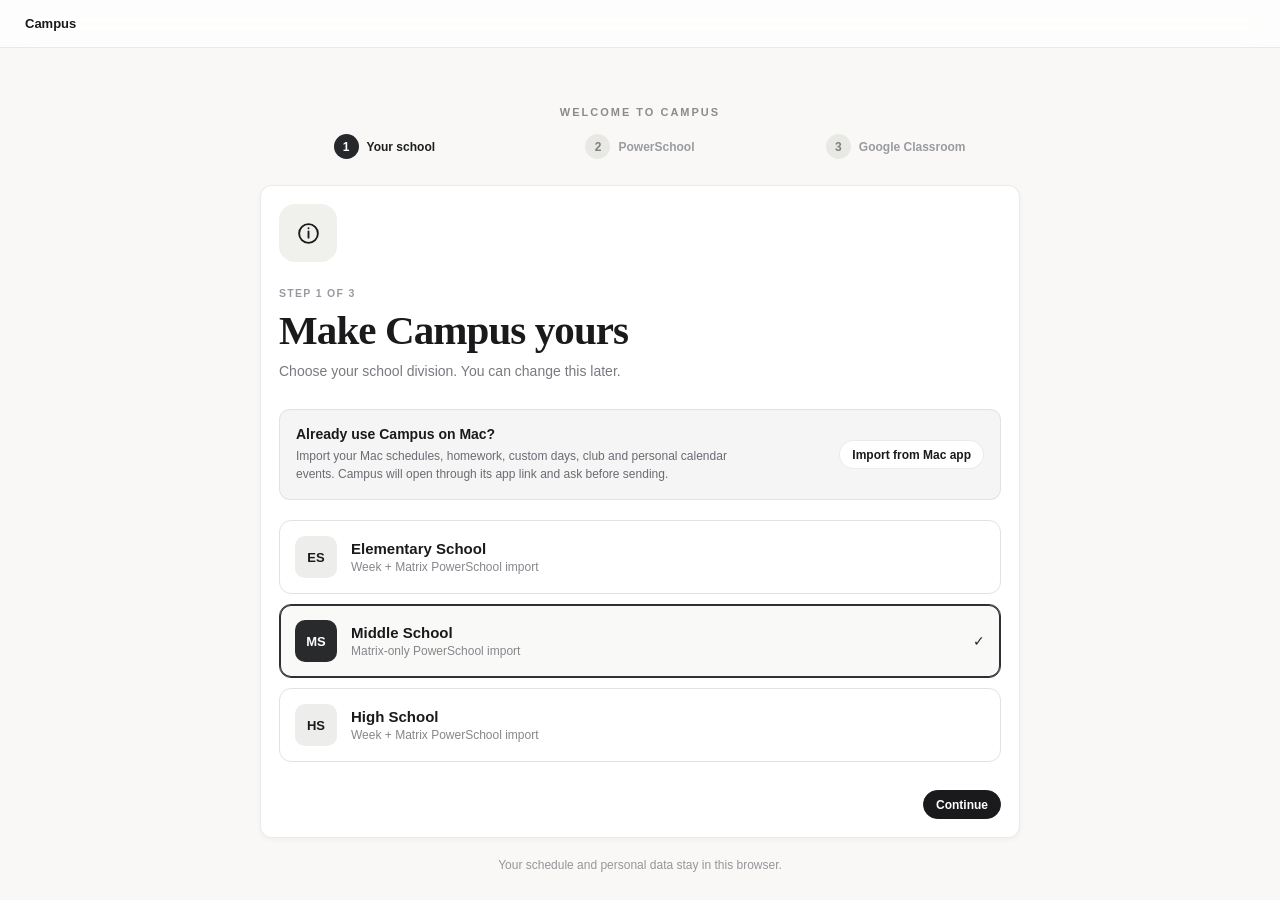
==== index.html @ c7dd7cbe "Migrate Campus Web to root with Cloudflare Pages deployment" ====
<!doctype html>
<html lang="en">
<head>
  <meta charset="utf-8">
  <meta name="viewport" content="width=device-width, initial-scale=1">
  <meta name="theme-color" content="#f7f6f3">
  <meta name="description" content="Campus keeps your KIS schedule, homework, calendar, and cafeteria menu together on this device.">
  <link rel="icon" type="image/png" href="campus-favicon-32.png">
  <title>Campus</title>
  <link rel="stylesheet" href="styles.css">
  <link rel="stylesheet" href="extras.css">
  <script defer src="powerschool.js"></script>
  <script defer src="google.js"></script>
  <script defer src="transfer.js"></script>
  <script defer src="app.js"></script>
</head>
<body>
  <div class="app-shell">
    <aside class="sidebar" aria-label="Main navigation">
      <div class="brand"><span class="brand-mark"><img src="campus-icon-64.png" alt=""></span><span>Campus</span></div>
      <nav class="navigation" id="navigation"></nav>
      <div class="sidebar-bottom"><button type="button" id="settings-button" class="nav-item"></button><div class="local-note">Saved on this device</div></div>
    </aside>
    <div class="main-column">
      <header class="topbar"><button class="mobile-brand" id="mobile-menu" type="button" aria-label="Open menu">☰</button><div class="topbar-title">Campus</div><div id="topbar-meta" class="topbar-meta"></div></header>
      <main id="view" class="view" tabindex="-1"></main>
    </div>
  </div>
  <div id="modal-root"></div>
  <div id="toast-root" aria-live="polite"></div>
</body>
</html>
---- styles.css ----
:root{font-family:-apple-system,BlinkMacSystemFont,"Segoe UI",sans-serif;color:#1a1b1e;background:#f7f6f3;font-size:16px;font-synthesis:none}*{box-sizing:border-box}body{margin:0}button,input,select,textarea{font:inherit}button{cursor:pointer}button:disabled{cursor:not-allowed;opacity:.48}a{color:inherit}.app-shell{min-height:100vh;display:grid;grid-template-columns:224px minmax(0,1fr)}.sidebar{background:#fbfbfa;border-right:1px solid #e9e8e4;display:flex;flex-direction:column;padding:22px 12px 16px;position:sticky;top:0;height:100vh}.brand{display:flex;align-items:center;gap:11px;padding:3px 12px 24px;font-size:21px;font-weight:700;letter-spacing:-.7px}.brand-mark{display:grid;place-items:center;width:30px;height:30px;border-radius:8px;background:#1b1c1e;color:white;font-family:Georgia,serif;font-size:20px}.navigation{display:flex;flex-direction:column;gap:2px}.nav-heading{font-size:11px;letter-spacing:1.4px;text-transform:uppercase;color:#9a9ba0;font-weight:700;padding:21px 12px 8px}.nav-item{display:flex;align-items:center;gap:12px;width:100%;min-height:39px;border:0;border-radius:8px;background:none;color:#565a60;text-align:left;padding:8px 12px;font-size:14px;font-weight:550}.nav-item:hover{background:#efefec;color:#202124}.nav-item.active{background:#e9e9e6;color:#171819;font-weight:690}.nav-icon{width:18px;height:18px;stroke-width:1.8;flex:none}.nav-badge{margin-left:auto;font-size:11px;border-radius:20px;padding:2px 7px;background:#dededb}.sidebar-bottom{margin-top:auto;border-top:1px solid #ecebe7;padding-top:12px}.local-note{font-size:12px;color:#a0a1a4;padding:7px 12px}.main-column{min-width:0}.topbar{height:64px;background:rgba(255,255,255,.85);border-bottom:1px solid #ecebe7;display:flex;align-items:center;padding:0 30px;gap:15px;position:sticky;top:0;z-index:5;backdrop-filter:blur(14px)}.topbar-title{font-size:17px;font-weight:650;letter-spacing:-.4px}.topbar-meta{margin-left:auto;font-size:13px;color:#86898d}.mobile-brand{display:none}.view{max-width:1330px;margin:0 auto;padding:30px 32px 56px}.page-head{display:flex;align-items:flex-start;justify-content:space-between;gap:18px;margin-bottom:22px}.page-title{font:600 34px/1.12 Georgia,"Times New Roman",serif;letter-spacing:-1.15px;margin:0 0 5px}.page-subtitle{margin:0;color:#85878d;font-size:14px}.page-actions{display:flex;gap:8px;align-items:center;flex-wrap:wrap}.grid-2{display:grid;grid-template-columns:repeat(2,minmax(0,1fr));gap:16px}.stack{display:flex;flex-direction:column;gap:16px}.card{background:#fff;border:1px solid #ecebe7;border-radius:14px;padding:20px;box-shadow:0 1px 3px #1b1b1b08;min-width:0}.card-head{display:flex;align-items:center;justify-content:space-between;gap:12px;margin-bottom:18px}.card-title{font-size:14px;font-weight:650;display:flex;align-items:center;gap:9px}.card-icon{width:17px;height:17px;color:#64666b}.micro{font-size:11px;letter-spacing:1.5px;text-transform:uppercase;font-weight:700;color:#9a9ca1}.big-class{font-size:23px;font-weight:660;letter-spacing:-.6px;margin:8px 0}.muted{color:#777b80}.faint{color:#9da0a4}.small{font-size:13px}.countdown{font-size:14px;font-weight:650;font-variant-numeric:tabular-nums}.pill{display:inline-flex;align-items:center;border:1px solid #e7e7e4;background:#f7f7f5;border-radius:20px;padding:5px 10px;font-size:12px;font-weight:650;white-space:nowrap}.pill.dark{background:#1b1c1e;color:#fff;border-color:#1b1c1e}.pill.red{color:#b33938;background:#fff0ef;border-color:#f5d2cf}.pill.orange{color:#a65b16;background:#fff5e8;border-color:#f4dfbf}.pill.yellow{color:#967115;background:#fff9e6;border-color:#ece0ae}.btn{border:1px solid #e2e2df;border-radius:9px;background:#fff;color:#202124;min-height:36px;padding:8px 13px;display:inline-flex;align-items:center;justify-content:center;gap:7px;font-size:13px;font-weight:620;text-decoration:none;transition:background .16s,transform .16s,border-color .16s}.btn:hover:not(:disabled){background:#f3f3f1}.btn:active:not(:disabled){transform:scale(.98)}.btn.primary{background:#1e1f20;border-color:#1e1f20;color:#fff}.btn.primary:hover:not(:disabled){background:#3a3b3e}.btn.danger{color:#b83a39}.btn.ghost{border-color:transparent;background:transparent}.btn.small{min-height:29px;padding:5px 9px;font-size:12px}.btn.icon-only{width:36px;padding:7px}.btn svg{width:15px;height:15px}.hairline{height:1px;background:#ecece9;margin:12px 0}.empty{display:flex;gap:12px;align-items:flex-start;color:#777b80;font-size:14px;line-height:1.5;padding:8px 0}.empty svg{width:18px;height:18px;flex:none;color:#a3a6a9}.row{display:flex;align-items:center;gap:11px;padding:10px 0;border-bottom:1px solid #f0f0ed}.row:last-child{border-bottom:none}.row-main{min-width:0;flex:1}.row-title{font-size:14px;font-weight:630;white-space:nowrap;overflow:hidden;text-overflow:ellipsis}.row-sub{font-size:12px;color:#92959a;margin-top:3px}.row-end{font-size:12px;color:#909398;white-space:nowrap}.progress{height:5px;background:#ebebe8;border-radius:9px;overflow:hidden;margin-top:12px}.progress>span{display:block;height:100%;background:#2e3032;border-radius:9px;transition:width .35s}.field{display:flex;flex-direction:column;gap:6px;margin-bottom:13px}.field label{font-size:13px;font-weight:640;color:#50545a}.field input,.field select,.field textarea{width:100%;border:1px solid #dfe0df;border-radius:8px;background:#fff;color:#202124;padding:9px 10px;min-height:38px;outline:none}.field textarea{resize:vertical;min-height:82px}.field input:focus,.field select:focus,.field textarea:focus,.paste-zone:focus{border-color:#777b80;box-shadow:0 0 0 3px #292b2d12}.form-grid{display:grid;grid-template-columns:repeat(2,minmax(0,1fr));gap:0 12px}.form-actions{display:flex;justify-content:flex-end;gap:8px;margin-top:16px}.tabs{display:inline-flex;border:1px solid #e5e5e2;border-radius:9px;background:#f1f1ee;padding:3px;gap:2px}.tab{border:0;border-radius:6px;background:none;padding:7px 12px;color:#777b80;font-size:13px;font-weight:600}.tab.active{color:#1d1e20;background:#fff;box-shadow:0 1px 3px #00000012}.schedule-list{display:flex;flex-direction:column;gap:7px}.class-row{display:grid;grid-template-columns:82px 3px minmax(0,1fr) auto;gap:14px;align-items:stretch;border:1px solid #ecece9;border-radius:9px;background:#fff;padding:13px}.class-time{font-size:12px;line-height:1.6;color:#7b7f84;font-variant-numeric:tabular-nums}.class-time strong{display:block;color:#33363a}.class-accent{border-radius:4px;background:#252729}.class-name{font-size:15px;font-weight:650}.class-detail{font-size:12px;color:#979a9e;margin-top:4px}.schedule-toolbar{display:flex;flex-wrap:wrap;align-items:center;justify-content:space-between;gap:12px;margin-bottom:16px}.weekday-tabs{display:flex;gap:5px;flex-wrap:wrap}.weekday-button{border:1px solid #e1e2df;background:#fff;border-radius:8px;padding:8px 12px;font-size:13px;font-weight:600;color:#72767c}.weekday-button.active{background:#1e1f20;border-color:#1e1f20;color:#fff}.day-switch{display:flex;align-items:center;gap:6px}.day-switch button{border:1px solid #e2e2df;border-radius:7px;padding:7px 11px;background:#fff;font-size:12px;font-weight:700;color:#73777d}.day-switch button.active{background:#1f2022;color:#fff;border-color:#1f2022}.notice{background:#f5f5f3;border:1px solid #e8e8e5;border-radius:10px;padding:12px 14px;color:#696d72;font-size:13px;line-height:1.5}.notice.error{background:#fff3f1;border-color:#f1d2ce;color:#a44840}.notice.success{background:#f0f7f2;border-color:#d2e5d8;color:#347350}.paste-zone{min-height:84px;border:1.5px dashed #cfd0cd;border-radius:10px;display:flex;align-items:center;justify-content:center;text-align:center;padding:14px;color:#777c81;background:#fafaf9;font-size:13px;outline:none}.paste-zone.ready{border-color:#8eab97;background:#f5faf6;color:#3f7651}.paste-zone:focus{background:#fff}.step-row{display:grid;grid-template-columns:28px 1fr;gap:12px;padding:12px 0}.step-number{width:27px;height:27px;background:#efefec;border-radius:50%;display:grid;place-items:center;font-size:12px;font-weight:700}.step-row:not(:last-child){border-bottom:1px solid #efefec}.step-title{font-size:14px;font-weight:650}.step-copy{font-size:12px;color:#92959a;margin:3px 0 9px;line-height:1.45}.sync-preview{display:grid;grid-template-columns:repeat(5,1fr);gap:7px}.preview-day{border:1px solid #e8e8e5;border-radius:8px;padding:10px}.preview-day b{font-size:12px}.preview-day span{display:block;font-size:12px;color:#85898d;margin-top:5px}.modal-backdrop{position:fixed;inset:0;background:#1011147d;z-index:20;display:grid;place-items:center;padding:20px}.modal{width:min(100%,620px);max-height:min(90vh,900px);overflow:auto;background:#fff;border-radius:16px;box-shadow:0 25px 90px #0004;padding:24px}.modal.wide{width:min(100%,820px)}.modal-head{display:flex;align-items:flex-start;justify-content:space-between;gap:16px;margin-bottom:18px}.modal-title{font:600 25px/1.2 Georgia,serif;margin:0}.modal-copy{color:#81858a;font-size:13px;line-height:1.55;margin:5px 0 0}.modal-close{border:0;background:#f2f2f0;border-radius:8px;width:30px;height:30px;font-size:19px;color:#676b70}.calendar-grid{display:grid;grid-template-columns:repeat(7,minmax(0,1fr));gap:7px}.calendar-label{text-align:center;font-size:11px;color:#999ca0;text-transform:uppercase;letter-spacing:1px;padding:4px 0}.calendar-cell{min-height:108px;background:#fff;border:1px solid #e9e9e6;border-radius:9px;padding:8px;min-width:0}.calendar-cell.outside{background:#f9f9f8;opacity:.45}.calendar-cell.today{border-color:#353638}.calendar-date{font-size:12px;color:#787c81;font-weight:650}.calendar-event{display:block;width:100%;border:0;border-radius:4px;background:#e8e9e8;padding:4px 6px;margin-top:6px;text-align:left;font-size:11px;white-space:nowrap;overflow:hidden;text-overflow:ellipsis}.calendar-due{font-size:11px;color:#8b6a39;margin-top:5px;white-space:nowrap;overflow:hidden;text-overflow:ellipsis}.color-dot{width:11px;height:11px;border-radius:50%;flex:none;border:1px solid #0001}.check{width:18px;height:18px;accent-color:#252729;cursor:pointer}.menu-image{display:block;width:100%;height:auto;max-height:590px;object-fit:contain;background:#f4f4f2;border-radius:8px}.color-input{width:44px!important;padding:2px!important;height:36px}.switch-line{display:flex;align-items:center;gap:10px;font-size:13px}.toast{position:fixed;right:22px;bottom:22px;background:#1e1f20;color:white;border-radius:10px;padding:11px 15px;font-size:13px;box-shadow:0 10px 30px #0003;z-index:40;max-width:min(350px,calc(100vw - 44px))}body[data-theme=dark]{color:#eee;background:#2b2d30}body[data-theme=dark] .sidebar,body[data-theme=dark] .topbar{background:#34363a;border-color:#45474b}body[data-theme=dark] .card,body[data-theme=dark] .modal,body[data-theme=dark] .class-row,body[data-theme=dark] .calendar-cell{background:#383a3e;border-color:#4a4c50}body[data-theme=dark] .nav-item,body[data-theme=dark] .muted{color:#bdc0c4}body[data-theme=dark] .nav-item.active,body[data-theme=dark] .nav-item:hover,body[data-theme=dark] .notice{background:#484b4f;color:#f2f2f2}body[data-theme=dark] .btn,body[data-theme=dark] input,body[data-theme=dark] select,body[data-theme=dark] textarea,body[data-theme=dark] .tab.active,body[data-theme=dark] .weekday-button,body[data-theme=dark] .day-switch button{background:#424449;color:#eee;border-color:#53565a}body[data-theme=dark] .btn.primary,body[data-theme=dark] .weekday-button.active,body[data-theme=dark] .day-switch button.active{background:#e9e9e7;color:#202124}body[data-theme=dark] .tabs,body[data-theme=dark] .paste-zone{background:#303235}body[data-theme=dark] .hairline,body[data-theme=dark] .row{border-color:#4d4f53}body[data-theme=dark] .hairline{background:#4d4f53}body[data-theme=dark] .page-subtitle,body[data-theme=dark] .row-sub,body[data-theme=dark] .class-detail{color:#afb2b6}@media(max-width:900px){.app-shell{grid-template-columns:185px minmax(0,1fr)}.view{padding:22px}.grid-2{grid-template-columns:1fr}.sync-preview{grid-template-columns:repeat(3,1fr)}}@media(max-width:650px){.app-shell{display:block}.sidebar{position:fixed;z-index:12;width:235px;transform:translateX(-100%);transition:transform .2s;box-shadow:15px 0 45px #0001}.sidebar.open{transform:translateX(0)}.mobile-brand{display:inline-flex;border:0;background:none;padding:5px;font-size:19px}.topbar{height:54px;padding:0 16px}.view{padding:22px 14px}.page-title{font-size:29px}.page-head{flex-wrap:wrap}.calendar-grid{gap:3px}.calendar-cell{min-height:75px;padding:4px}.calendar-event,.calendar-due{font-size:9px}.sync-preview{grid-template-columns:repeat(2,1fr)}.form-grid{grid-template-columns:1fr}}@media(prefers-reduced-motion:reduce){*,*:before,*:after{transition:none!important;animation:none!important}}
---- extras.css ----
.first-sync {
  display: flex;
  min-height: 400px;
  align-items: center;
  justify-content: center;
  flex-direction: column;
  text-align: center;
  padding: 42px 24px;
}
.first-sync-symbol {
  display: grid;
  width: 66px;
  height: 66px;
  place-items: center;
  border-radius: 18px;
  background: var(--soft, #f1f1ef);
  color: var(--ink, #242528);
}
.first-sync-symbol svg { width: 29px; height: 29px; }
.first-sync h2 { font-size: 24px; margin: 22px 0 8px; }
.first-sync p { max-width: 440px; color: #77797b; line-height: 1.5; margin: 0 0 25px; }
.first-sync .btn { min-width: 210px; justify-content: center; }
.text-link { border: 0; background: none; color: #737579; text-decoration: underline; cursor: pointer; margin-top: 12px; font: inherit; }
.mode-tabs { margin-bottom: 18px; }
.anchor-row { display: flex; flex-wrap: wrap; align-items: center; gap: 9px; margin-top: 16px; }
.anchor-row input, .anchor-row select { width: auto; min-width: 124px; }
.choice-chip { display: inline-flex; align-items: center; gap: 5px; border: 1px solid #dcdedc; border-radius: 8px; padding: 7px 10px; cursor: pointer; }
.choice-chip input { width: auto; margin: 0; }
.selection-tools { display: flex; flex-wrap: wrap; align-items: center; gap: 7px; }
.homework-row { gap: 12px; }
.homework-row .check { flex: 0 0 auto; width: 20px; height: 20px; cursor: pointer; accent-color: #292a2c; }
.homework-main { display: flex; min-width: 0; flex: 1 1 auto; align-items: flex-start; flex-direction: column; gap: 4px; border: 0; background: none; text-align: left; cursor: pointer; color: inherit; font: inherit; }
.homework-main:hover .row-title { text-decoration: underline; }
.shortcut { white-space: nowrap; }
.shortcut svg { width: 13px; height: 13px; }
.inline-class { display: flex; align-items: center; gap: 12px; border: 0; padding: 0; margin-top: 7px; background: none; color: inherit; cursor: pointer; text-align: left; font: inherit; }
.inline-class:hover .big-class { text-decoration: underline; }
.calendar-heading { display: flex; align-items: center; justify-content: space-between; gap: 12px; }
.calendar-card { overflow: hidden; }
body[data-theme="dark"] .first-sync p, body[data-theme="dark"] .text-link { color: #afb2b6; }
body[data-theme="dark"] .choice-chip { border-color: #56585b; }
.onboarding .app-shell { display: block; }
.onboarding .sidebar { display: none; }
.onboarding .mobile-brand { display: none; }
.onboarding .topbar { max-width: none; }
.onboarding .view { max-width: 950px; padding-top: 58px; }
.setup-page { max-width: 760px; margin: 0 auto; }
.setup-overline { margin-bottom: 16px; color: #898b8e; font-size: 11px; font-weight: 750; letter-spacing: 2px; text-align: center; }
.setup-trail { display: grid; grid-template-columns: repeat(3, 1fr); gap: 7px; margin-bottom: 26px; }
.setup-trail-item { display: flex; justify-content: center; align-items: center; gap: 8px; color: #999ba0; font-size: 12px; font-weight: 650; }
.setup-trail-item span { display: grid; width: 25px; height: 25px; place-items: center; border-radius: 50%; background: #e8e8e5; color: #7d7f84; font-size: 12px; }
.setup-trail-item.current { color: #1d1e20; }
.setup-trail-item.current span, .setup-trail-item.passed span { background: #26272a; color: white; }
.setup-card { min-height: 500px; padding: 44px 52px; }
.setup-icon { display: grid; width: 58px; height: 58px; place-items: center; border-radius: 16px; background: #f0f0ed; margin-bottom: 25px; }
.brand-mark { background: transparent; border-radius: 0; }
.brand-mark img { display: block; width: 30px; height: 30px; object-fit: contain; }
body[data-theme="dark"] .brand-mark img { filter: invert(1); }
.setup-icon svg { width: 25px; height: 25px; }
.setup-card h1 { margin: 8px 0 8px; font-family: Georgia, 'Times New Roman', serif; font-size: clamp(30px, 4vw, 41px); line-height: 1.1; letter-spacing: -.9px; }
.setup-intro { max-width: 590px; margin: 0 0 27px; color: #787a7f; line-height: 1.55; }
.setup-choices { display: grid; gap: 10px; }
.setup-choice { display: flex; width: 100%; align-items: center; gap: 14px; padding: 15px; border: 1px solid #e2e2df; border-radius: 12px; background: #fff; text-align: left; color: inherit; }
.setup-choice:hover { border-color: #a9aaab; }
.setup-choice.selected { border-color: #303134; background: #f9f9f7; box-shadow: inset 0 0 0 1px #303134; }
.setup-choice-letter { display: grid; width: 42px; height: 42px; flex: 0 0 auto; place-items: center; border-radius: 10px; background: #ededeb; font-weight: 750; font-size: 13px; }
.setup-choice.selected .setup-choice-letter { background: #292a2c; color: #fff; }
.setup-choice strong, .setup-choice small { display: block; }
.setup-choice strong { font-size: 15px; }
.setup-choice small { margin-top: 3px; color: #85878b; font-size: 12px; }
.setup-choice-indicator { margin-left: auto; color: #28292b; font-weight: 700; }
.setup-card .form-actions { margin-top: 28px; }
.setup-feature { display: flex; gap: 14px; padding: 20px; border: 1px solid #e5e5e2; border-radius: 12px; background: #f9f9f8; }
.setup-feature svg { width: 25px; height: 25px; flex: 0 0 auto; }
.setup-feature strong { display: block; margin-bottom: 5px; }
.setup-feature p { margin: 0; color: #73757a; line-height: 1.5; font-size: 14px; }
.setup-footnote { margin: 20px 0 0; text-align: center; color: #94969a; font-size: 12px; }
.setup-transfer { display: flex; align-items: center; justify-content: space-between; gap: 18px; margin-bottom: 20px; padding: 16px; border: 1px solid var(--campus-line); border-radius: 11px; background: var(--campus-fill); }
.setup-transfer p { margin: 6px 0 0; max-width: 470px; line-height: 1.45; }
.setup-transfer .btn { flex: none; }
body[data-theme="dark"] .setup-choice, body[data-theme="dark"] .setup-feature { background: #303235; border-color: #56585b; }
body[data-theme="dark"] .setup-choice.selected { border-color: #d9dbdd; }
body[data-theme="dark"] .setup-choice-letter, body[data-theme="dark"] .setup-icon { background: #414347; }
body[data-theme="dark"] .setup-choice.selected .setup-choice-letter { background: #e6e7e9; color: #222; }
body[data-theme="dark"] .setup-choice-indicator, body[data-theme="dark"] .setup-trail-item.current { color: #f0f1f2; }
body[data-theme="dark"] .setup-intro, body[data-theme="dark"] .setup-feature p, body[data-theme="dark"] .setup-choice small { color: #afb2b6; }
@media (max-width: 650px) {
  .first-sync { min-height: 340px; }
  .homework-row { flex-wrap: wrap; }
  .homework-main { flex-basis: calc(100% - 40px); }
  .onboarding .view { padding-top: 32px; }
  .setup-card { padding: 27px 22px; min-height: 460px; }
  .setup-trail-item { flex-direction: column; gap: 5px; text-align: center; font-size: 10px; }
  .setup-card .form-actions { justify-content: flex-start; }
}

/* Match the desktop Campus SwiftUI surfaces, type scale, and page geometry. */
:root {
  --campus-ink: #1a1a1c;
  --campus-sub: #6b6b73;
  --campus-faint: #9999a1;
  --campus-line: rgba(0, 0, 0, .08);
  --campus-hairline: rgba(0, 0, 0, .06);
  --campus-fill: rgba(0, 0, 0, .04);
  --campus-fill-strong: rgba(0, 0, 0, .07);
  --campus-canvas: #f9f8f7;
  --campus-surface: #fff;
  color: var(--campus-ink);
  background: var(--campus-canvas);
  font-size: 14px;
}
body { color: var(--campus-ink); background: var(--campus-canvas); }
button, input, select, textarea { font-family: -apple-system, BlinkMacSystemFont, "Helvetica Neue", sans-serif; }
button:focus-visible, a:focus-visible, input:focus-visible, select:focus-visible, textarea:focus-visible { outline: 2px solid var(--campus-sub); outline-offset: 2px; }
.app-shell { grid-template-columns: 200px minmax(0, 1fr); height: 100vh; min-height: 0; }
.main-column { min-height: 0; height: 100vh; display: flex; flex-direction: column; }
.sidebar {
  background: #f7f7f6;
  border-right: 1px solid var(--campus-line);
  padding: 15px 10px 12px;
}
.brand { font-size: 13px; font-weight: 650; letter-spacing: 0; padding: 9px 12px 20px; }
.brand-mark { display: none; }
.nav-heading { padding: 19px 10px 7px; font-size: 10.5px; letter-spacing: 1.3px; color: var(--campus-faint); }
.nav-item { min-height: 32px; gap: 9px; padding: 6px 10px; border-radius: 7px; font-size: 13px; font-weight: 500; color: var(--campus-sub); }
.nav-item:hover { background: var(--campus-fill); color: var(--campus-ink); }
.nav-item.active { background: #e6e6e4; color: var(--campus-ink); font-weight: 600; }
.nav-icon { width: 16px; height: 16px; stroke-width: 1.7; }
.nav-badge { font-size: 10px; font-variant-numeric: tabular-nums; padding: 1px 6px; background: var(--campus-fill); }
.sidebar-bottom { border-top: 0; }
.local-note { display: none; }
.topbar { height: 48px; flex: none; position: relative; padding: 0 25px; background: rgba(255,255,255,.72); border-bottom: 1px solid var(--campus-line); }
.topbar-title { font-size: 13px; font-weight: 650; letter-spacing: 0; }
.topbar-meta { display: none; }
.view { max-width: none; width: 100%; min-height: 0; flex: 1; overflow: auto; padding: 28px; }
.page-head { margin: 0 0 18px; align-items: center; }
.page-title { margin: 0 0 5px; font: 600 30px/1.12 Georgia, "Times New Roman", serif; letter-spacing: -.55px; }
.page-subtitle { font-size: 13px; line-height: 1.35; color: var(--campus-sub); }
.stack { gap: 18px; }
.grid-2 { gap: 16px; }
.card { border: 1px solid var(--campus-line); border-radius: 12px; padding: 18px; box-shadow: 0 2px 5px rgba(0,0,0,.04); background: var(--campus-surface); }
.card-head { justify-content: flex-start; margin-bottom: 14px; min-height: 13px; }
.card-head > :last-child:not(.card-title) { margin-left: auto; }
.card-title { gap: 7px; }
.card-icon { width: 12px; height: 12px; color: var(--campus-faint); stroke-width: 2; }
.micro, .card-title .micro { color: var(--campus-faint); font-size: 10.5px; font-weight: 650; letter-spacing: 1.3px; line-height: 1.2; }
.big-class { font-size: 21px; font-weight: 600; letter-spacing: -.25px; margin: 4px 0; }
.muted { color: var(--campus-sub); }
.faint { color: var(--campus-faint); }
.small { font-size: 12px; }
.countdown { font-size: 14px; font-weight: 600; }
.pill { padding: 3px 7px; border: 1px solid var(--campus-line); background: transparent; border-radius: 999px; font-size: 9.5px; font-weight: 700; letter-spacing: .6px; text-transform: uppercase; }
.pill.dark { background: var(--campus-ink); color: #fff; }
.btn { min-height: 29px; border: 1px solid var(--campus-line); border-radius: 999px; padding: 5px 12px; font-size: 12px; font-weight: 550; background: var(--campus-surface); color: var(--campus-ink); box-shadow: none; }
.btn svg { width: 13px; height: 13px; }
.btn.primary { background: var(--campus-ink); border-color: var(--campus-ink); color: #fff; font-weight: 600; }
.btn.small { min-height: 26px; font-size: 11px; padding: 4px 9px; }
.btn.icon-only { width: 28px; min-height: 28px; padding: 3px; }
.row { padding: 7px 0; border-bottom-color: var(--campus-hairline); }
.row-title { font-size: 13.5px; font-weight: 550; }
.row-sub { font-size: 11.5px; color: var(--campus-faint); }
.progress { height: 4px; background: var(--campus-fill-strong); }
.progress > span { background: var(--campus-ink); }
.now-next { position: relative; gap: 44px; }
.now-next::before { content: ""; position: absolute; top: 0; bottom: 0; left: 50%; width: 1px; background: var(--campus-hairline); }
.now-next > div { min-height: 150px; }
.inline-class { margin-top: 7px; }
.empty { font-size: 13px; color: var(--campus-sub); }
.empty svg { width: 14px; height: 14px; color: var(--campus-faint); }
.menu-image { background: var(--campus-fill); }
.field label { font-size: 11px; color: var(--campus-faint); font-weight: 600; }
.field input, .field select, .field textarea, .anchor-row input, .anchor-row select, .rotation-reference input, .rotation-reference select { min-height: 29px; border-radius: 6px; border: 1px solid var(--campus-line); padding: 4px 8px; background: var(--campus-surface); color: var(--campus-ink); font-size: 12px; }
.tabs { padding: 2px; gap: 1px; border: 0; border-radius: 7px; background: #e8e8e7; }
.tab { padding: 5px 11px; border-radius: 5px; font-size: 12px; font-weight: 500; color: var(--campus-sub); }
.tab.active { background: var(--campus-surface); color: var(--campus-ink); box-shadow: 0 1px 3px rgba(0,0,0,.12); }
.first-sync { min-height: 56vh; gap: 8px; padding: 18px; }
.first-sync .btn { min-height: 48px; padding: 11px 21px; font-size: 17px; }
.first-sync .text-link { margin-top: 0; font-size: 12px; text-decoration: none; color: var(--campus-sub); }
.schedule-controls { display: flex; align-items: center; justify-content: space-between; gap: 12px; margin-bottom: 16px; }
.schedule-controls .mode-tabs { width: min(420px, 100%); margin: 0; display: grid; grid-template-columns: repeat(4, 1fr); }
.schedule-actions { display: flex; gap: 8px; flex-wrap: wrap; }
.weekday-control { display: flex; align-items: center; gap: 14px; margin-bottom: 16px; }
.weekday-control .weekday-tabs { width: min(360px, 100%); display: grid; grid-template-columns: repeat(5, 1fr); flex-wrap: nowrap; }
.weekday-summary { margin-left: auto; font-size: 13px; color: var(--campus-sub); }
.schedule-list-panel, .assignment-list { overflow: hidden; min-height: 170px; border: 1px solid var(--campus-line); border-radius: 12px; background: var(--campus-surface); }
.schedule-list { display: block; }
.class-row { display: block; border: 0; border-radius: 0; padding: 13px 18px; box-shadow: inset 3px 0 var(--class-color); }
.class-row + .class-row { border-top: 1px solid var(--campus-hairline); }
.class-row-title { display: flex; align-items: center; gap: 10px; margin-bottom: 9px; }
.class-name { font-size: 15px; font-weight: 600; }
.class-edit { margin-left: auto; }
.class-meta-grid { display: grid; grid-template-columns: 52px minmax(90px, 1fr) 37px minmax(80px, 1fr); align-items: center; gap: 7px 14px; font-size: 12px; }
.class-meta-grid span { color: var(--campus-faint); }
.class-meta-grid strong { font-weight: 500; color: var(--campus-ink); }
.rotation-reference { display: flex; align-items: center; gap: 8px; flex-wrap: wrap; margin-top: 16px; }
.rotation-reference input { width: 135px; }
.rotation-reference select { width: 54px; }
.schedule-footer { display: flex; justify-content: space-between; gap: 12px; color: var(--campus-faint); font-size: 11.5px; margin-top: 14px; }
.homework-layout { display: grid; grid-template-columns: 240px minmax(0, 1fr); gap: 16px; align-items: start; }
.classroom-panel { display: flex; flex-direction: column; gap: 11px; align-items: flex-start; }
.classroom-panel .card-head { margin-bottom: 0; }
.classroom-panel p { margin: 0; line-height: 1.5; }
.assignments-panel { min-width: 0; display: flex; flex-direction: column; gap: 12px; }
.homework-tabs { display: grid; grid-template-columns: repeat(2, 1fr); width: 100%; }
.assignment-toolbar { min-height: 29px; }
.selection-tools { width: 100%; gap: 10px; }
.selection-tools .small { margin-right: auto; }
.homework-row { display: flex; align-items: center; gap: 10px; min-height: 62px; padding: 7px 10px; border: 0; background: color-mix(in srgb, var(--assignment-color) 10%, var(--campus-surface)); }
.homework-row + .homework-row { border-top: 1px solid var(--campus-hairline); }
.assignment-accent { width: 5px; height: 38px; border-radius: 2px; flex: none; background: var(--assignment-color); }
.delete-icon { border: 0; background: transparent; padding: 0; width: 18px; height: 32px; display: grid; place-items: center; color: #c74646; }
.delete-icon svg { width: 14px; height: 14px; }
.check-hit { width: 32px; height: 32px; display: grid; place-items: center; cursor: pointer; flex: none; }
.check-hit input { position: absolute; width: 32px; height: 32px; opacity: 0; cursor: pointer; margin: 0; }
.check-visual { display: grid; place-items: center; width: 17px; height: 17px; border: 1.5px solid var(--campus-sub); border-radius: 50%; pointer-events: none; }
.check-hit input:checked + .check-visual { background: var(--campus-ink); border-color: var(--campus-ink); }
.check-hit input:checked + .check-visual::after { content: "✓"; color: #fff; font-size: 11px; line-height: 1; }
.check-hit input:focus-visible + .check-visual { outline: 2px solid var(--campus-sub); outline-offset: 3px; }
.homework-main { padding: 0; gap: 3px; }
.homework-main.completed .row-title { color: var(--campus-faint); text-decoration: line-through; }
.row-note { color: var(--campus-sub); font-size: 11px; overflow: hidden; white-space: nowrap; text-overflow: ellipsis; max-width: 100%; }
.homework-row .shortcut { margin-left: 0; }
.calendar-card { padding: 14px; }
.calendar-heading { display: none; }
.calendar-grid { gap: 8px; }
.calendar-label { font-size: 10.5px; font-weight: 650; letter-spacing: 1.3px; color: var(--campus-faint); }
.calendar-cell { border: 1px solid var(--campus-line); border-radius: 8px; min-height: 108px; padding: 7px; }
.calendar-cell.outside { background: var(--campus-fill); opacity: 1; }
.calendar-date { display: inline-grid; place-items: center; min-width: 22px; height: 19px; padding: 0 5px; border-radius: 999px; color: var(--campus-ink); }
.calendar-cell.today { border-color: var(--campus-line); }
.calendar-cell.today .calendar-date { background: var(--campus-ink); color: #fff; }
.calendar-event { border-radius: 5px; font-size: 11px; min-height: 21px; }
.calendar-due { padding: 3px 6px; border-radius: 5px; background: #f8f1e9; font-size: 11px; }
.calendar-weekdays, .calendar-week { display: grid; grid-template-columns: repeat(7, minmax(0, 1fr)); gap: 8px; }
.calendar-weekdays { margin-bottom: 8px; }
.calendar-weeks { display: grid; gap: 8px; }
.calendar-week { position: relative; }
.calendar-week .calendar-cell { min-height: 118px; }
.calendar-week .calendar-cell.outside { background: var(--campus-fill); }
.calendar-event-space { pointer-events: none; }
.calendar-band-layer { position: absolute; top: 34px; left: 3px; right: 3px; display: grid; grid-template-columns: repeat(7, minmax(0, 1fr)); column-gap: 8px; pointer-events: none; }
.calendar-band { z-index: 1; pointer-events: auto; min-width: 0; height: 21px; margin-right: 2px; border: 0; border-radius: 5px; padding: 0 7px; text-align: left; font-size: 11px; font-weight: 500; white-space: nowrap; overflow: hidden; text-overflow: ellipsis; }
.calendar-band.continues-before { border-top-left-radius: 0; border-bottom-left-radius: 0; }
.calendar-band.continues-after { border-top-right-radius: 0; border-bottom-right-radius: 0; }
.calendar-due { display: flex; align-items: center; gap: 5px; width: 100%; border: 0; text-align: left; color: var(--campus-sub); white-space: nowrap; overflow: hidden; text-overflow: ellipsis; }
.calendar-due svg { width: 10px; height: 10px; flex: none; }
.calendar-due.completed { text-decoration: line-through; color: var(--campus-faint); background: var(--campus-fill); }
.calendar-more { font-size: 10px; color: var(--campus-faint); padding: 3px 6px; }
.assignment-list { min-height: min(570px, calc(100vh - 245px)); }
.modal { border-radius: 12px; padding: 20px; }
.modal-title { font-size: 22px; letter-spacing: -.3px; }
.toast { border-radius: 9px; }
body[data-theme="dark"] { --campus-ink: #ededed; --campus-sub: #b8b8b8; --campus-faint: #9b9b9b; --campus-line: rgba(255,255,255,.12); --campus-hairline: rgba(255,255,255,.08); --campus-fill: rgba(255,255,255,.05); --campus-fill-strong: rgba(255,255,255,.1); --campus-canvas: #2b2e33; --campus-surface: #383b40; background: var(--campus-canvas); color: var(--campus-ink); }
body[data-theme="dark"] .sidebar { background: #303338; border-color: var(--campus-line); }
body[data-theme="dark"] .topbar { background: #383b40d9; border-color: var(--campus-line); }
body[data-theme="dark"] .card, body[data-theme="dark"] .class-row, body[data-theme="dark"] .calendar-cell, body[data-theme="dark"] .schedule-list-panel, body[data-theme="dark"] .assignment-list { background: var(--campus-surface); border-color: var(--campus-line); }
body[data-theme="dark"] .nav-item.active { background: #474b50; }
body[data-theme="dark"] .tabs { background: #4a4d52; }
body[data-theme="dark"] .tab.active, body[data-theme="dark"] .btn, body[data-theme="dark"] .field input, body[data-theme="dark"] .field select, body[data-theme="dark"] .field textarea { background: var(--campus-surface); color: var(--campus-ink); border-color: var(--campus-line); }
body[data-theme="dark"] .btn.primary, body[data-theme="dark"] .check-hit input:checked + .check-visual { background: var(--campus-ink); color: #282a2e; border-color: var(--campus-ink); }
body[data-theme="dark"] .check-hit input:checked + .check-visual::after { color: #282a2e; }
body[data-theme="dark"] .homework-row { background: color-mix(in srgb, var(--assignment-color) 10%, var(--campus-surface)); }
@media (max-width: 900px) { .app-shell { grid-template-columns: 185px minmax(0, 1fr); } .view { padding: 22px; } .homework-layout { grid-template-columns: 1fr; } .classroom-panel { width: 100%; } .schedule-controls { flex-wrap: wrap; } }
@media (max-width: 650px) { .app-shell { display: block; } .view { padding: 20px 14px; } .topbar { height: 48px; } .page-title { font-size: 28px; } .now-next { gap: 18px; } .now-next::before { display: none; } .weekday-control { flex-wrap: wrap; } .weekday-summary { margin-left: 0; } .class-meta-grid { grid-template-columns: 45px minmax(0,1fr); } .schedule-footer { flex-direction: column; } .homework-row { flex-wrap: nowrap; } .homework-main { flex-basis: auto; } .homework-row .shortcut { display: none; } .calendar-grid { gap: 3px; } .calendar-cell { min-height: 73px; } }
@media (max-width: 780px) { .setup-transfer { align-items: flex-start; flex-direction: column; } }
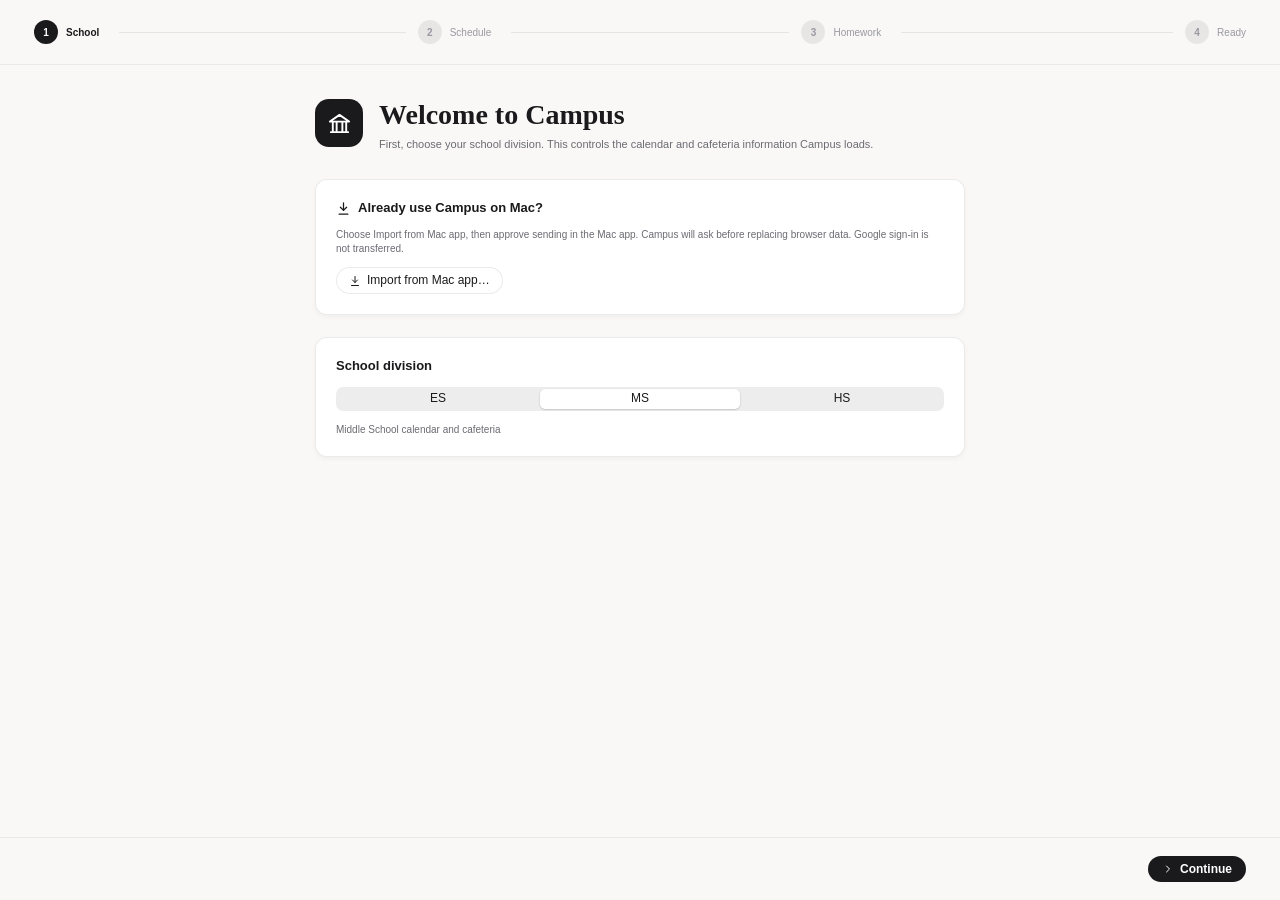
==== commit 34277e5a: "ui" ====
--- a/index.html
+++ b/index.html
@@ -3,7 +3,7 @@
 <head>
   <meta charset="utf-8">
   <meta name="viewport" content="width=device-width, initial-scale=1">
-  <meta name="theme-color" content="#f7f6f3">
+  <meta name="theme-color" content="#f9f8f7">
   <meta name="description" content="Campus keeps your KIS schedule, homework, calendar, and cafeteria menu together on this device.">
   <link rel="icon" type="image/png" href="campus-favicon-32.png">
   <title>Campus</title>
@@ -19,7 +19,7 @@
     <aside class="sidebar" aria-label="Main navigation">
       <div class="brand"><span class="brand-mark"><img src="campus-icon-64.png" alt=""></span><span>Campus</span></div>
       <nav class="navigation" id="navigation"></nav>
-      <div class="sidebar-bottom"><button type="button" id="settings-button" class="nav-item"></button><div class="local-note">Saved on this device</div></div>
+      <div class="sidebar-bottom"><button type="button" id="settings-button" class="nav-item"></button><div class="local-note">Saved on this device</div><div class="sidebar-legal"><a href="privacy.html">Privacy</a><a href="terms.html">Terms</a></div></div>
     </aside>
     <div class="main-column">
       <header class="topbar"><button class="mobile-brand" id="mobile-menu" type="button" aria-label="Open menu">☰</button><div class="topbar-title">Campus</div><div id="topbar-meta" class="topbar-meta"></div></header>
--- a/styles.css
+++ b/styles.css
@@ -1 +1,275 @@
-:root{font-family:-apple-system,BlinkMacSystemFont,"Segoe UI",sans-serif;color:#1a1b1e;background:#f7f6f3;font-size:16px;font-synthesis:none}*{box-sizing:border-box}body{margin:0}button,input,select,textarea{font:inherit}button{cursor:pointer}button:disabled{cursor:not-allowed;opacity:.48}a{color:inherit}.app-shell{min-height:100vh;display:grid;grid-template-columns:224px minmax(0,1fr)}.sidebar{background:#fbfbfa;border-right:1px solid #e9e8e4;display:flex;flex-direction:column;padding:22px 12px 16px;position:sticky;top:0;height:100vh}.brand{display:flex;align-items:center;gap:11px;padding:3px 12px 24px;font-size:21px;font-weight:700;letter-spacing:-.7px}.brand-mark{display:grid;place-items:center;width:30px;height:30px;border-radius:8px;background:#1b1c1e;color:white;font-family:Georgia,serif;font-size:20px}.navigation{display:flex;flex-direction:column;gap:2px}.nav-heading{font-size:11px;letter-spacing:1.4px;text-transform:uppercase;color:#9a9ba0;font-weight:700;padding:21px 12px 8px}.nav-item{display:flex;align-items:center;gap:12px;width:100%;min-height:39px;border:0;border-radius:8px;background:none;color:#565a60;text-align:left;padding:8px 12px;font-size:14px;font-weight:550}.nav-item:hover{background:#efefec;color:#202124}.nav-item.active{background:#e9e9e6;color:#171819;font-weight:690}.nav-icon{width:18px;height:18px;stroke-width:1.8;flex:none}.nav-badge{margin-left:auto;font-size:11px;border-radius:20px;padding:2px 7px;background:#dededb}.sidebar-bottom{margin-top:auto;border-top:1px solid #ecebe7;padding-top:12px}.local-note{font-size:12px;color:#a0a1a4;padding:7px 12px}.main-column{min-width:0}.topbar{height:64px;background:rgba(255,255,255,.85);border-bottom:1px solid #ecebe7;display:flex;align-items:center;padding:0 30px;gap:15px;position:sticky;top:0;z-index:5;backdrop-filter:blur(14px)}.topbar-title{font-size:17px;font-weight:650;letter-spacing:-.4px}.topbar-meta{margin-left:auto;font-size:13px;color:#86898d}.mobile-brand{display:none}.view{max-width:1330px;margin:0 auto;padding:30px 32px 56px}.page-head{display:flex;align-items:flex-start;justify-content:space-between;gap:18px;margin-bottom:22px}.page-title{font:600 34px/1.12 Georgia,"Times New Roman",serif;letter-spacing:-1.15px;margin:0 0 5px}.page-subtitle{margin:0;color:#85878d;font-size:14px}.page-actions{display:flex;gap:8px;align-items:center;flex-wrap:wrap}.grid-2{display:grid;grid-template-columns:repeat(2,minmax(0,1fr));gap:16px}.stack{display:flex;flex-direction:column;gap:16px}.card{background:#fff;border:1px solid #ecebe7;border-radius:14px;padding:20px;box-shadow:0 1px 3px #1b1b1b08;min-width:0}.card-head{display:flex;align-items:center;justify-content:space-between;gap:12px;margin-bottom:18px}.card-title{font-size:14px;font-weight:650;display:flex;align-items:center;gap:9px}.card-icon{width:17px;height:17px;color:#64666b}.micro{font-size:11px;letter-spacing:1.5px;text-transform:uppercase;font-weight:700;color:#9a9ca1}.big-class{font-size:23px;font-weight:660;letter-spacing:-.6px;margin:8px 0}.muted{color:#777b80}.faint{color:#9da0a4}.small{font-size:13px}.countdown{font-size:14px;font-weight:650;font-variant-numeric:tabular-nums}.pill{display:inline-flex;align-items:center;border:1px solid #e7e7e4;background:#f7f7f5;border-radius:20px;padding:5px 10px;font-size:12px;font-weight:650;white-space:nowrap}.pill.dark{background:#1b1c1e;color:#fff;border-color:#1b1c1e}.pill.red{color:#b33938;background:#fff0ef;border-color:#f5d2cf}.pill.orange{color:#a65b16;background:#fff5e8;border-color:#f4dfbf}.pill.yellow{color:#967115;background:#fff9e6;border-color:#ece0ae}.btn{border:1px solid #e2e2df;border-radius:9px;background:#fff;color:#202124;min-height:36px;padding:8px 13px;display:inline-flex;align-items:center;justify-content:center;gap:7px;font-size:13px;font-weight:620;text-decoration:none;transition:background .16s,transform .16s,border-color .16s}.btn:hover:not(:disabled){background:#f3f3f1}.btn:active:not(:disabled){transform:scale(.98)}.btn.primary{background:#1e1f20;border-color:#1e1f20;color:#fff}.btn.primary:hover:not(:disabled){background:#3a3b3e}.btn.danger{color:#b83a39}.btn.ghost{border-color:transparent;background:transparent}.btn.small{min-height:29px;padding:5px 9px;font-size:12px}.btn.icon-only{width:36px;padding:7px}.btn svg{width:15px;height:15px}.hairline{height:1px;background:#ecece9;margin:12px 0}.empty{display:flex;gap:12px;align-items:flex-start;color:#777b80;font-size:14px;line-height:1.5;padding:8px 0}.empty svg{width:18px;height:18px;flex:none;color:#a3a6a9}.row{display:flex;align-items:center;gap:11px;padding:10px 0;border-bottom:1px solid #f0f0ed}.row:last-child{border-bottom:none}.row-main{min-width:0;flex:1}.row-title{font-size:14px;font-weight:630;white-space:nowrap;overflow:hidden;text-overflow:ellipsis}.row-sub{font-size:12px;color:#92959a;margin-top:3px}.row-end{font-size:12px;color:#909398;white-space:nowrap}.progress{height:5px;background:#ebebe8;border-radius:9px;overflow:hidden;margin-top:12px}.progress>span{display:block;height:100%;background:#2e3032;border-radius:9px;transition:width .35s}.field{display:flex;flex-direction:column;gap:6px;margin-bottom:13px}.field label{font-size:13px;font-weight:640;color:#50545a}.field input,.field select,.field textarea{width:100%;border:1px solid #dfe0df;border-radius:8px;background:#fff;color:#202124;padding:9px 10px;min-height:38px;outline:none}.field textarea{resize:vertical;min-height:82px}.field input:focus,.field select:focus,.field textarea:focus,.paste-zone:focus{border-color:#777b80;box-shadow:0 0 0 3px #292b2d12}.form-grid{display:grid;grid-template-columns:repeat(2,minmax(0,1fr));gap:0 12px}.form-actions{display:flex;justify-content:flex-end;gap:8px;margin-top:16px}.tabs{display:inline-flex;border:1px solid #e5e5e2;border-radius:9px;background:#f1f1ee;padding:3px;gap:2px}.tab{border:0;border-radius:6px;background:none;padding:7px 12px;color:#777b80;font-size:13px;font-weight:600}.tab.active{color:#1d1e20;background:#fff;box-shadow:0 1px 3px #00000012}.schedule-list{display:flex;flex-direction:column;gap:7px}.class-row{display:grid;grid-template-columns:82px 3px minmax(0,1fr) auto;gap:14px;align-items:stretch;border:1px solid #ecece9;border-radius:9px;background:#fff;padding:13px}.class-time{font-size:12px;line-height:1.6;color:#7b7f84;font-variant-numeric:tabular-nums}.class-time strong{display:block;color:#33363a}.class-accent{border-radius:4px;background:#252729}.class-name{font-size:15px;font-weight:650}.class-detail{font-size:12px;color:#979a9e;margin-top:4px}.schedule-toolbar{display:flex;flex-wrap:wrap;align-items:center;justify-content:space-between;gap:12px;margin-bottom:16px}.weekday-tabs{display:flex;gap:5px;flex-wrap:wrap}.weekday-button{border:1px solid #e1e2df;background:#fff;border-radius:8px;padding:8px 12px;font-size:13px;font-weight:600;color:#72767c}.weekday-button.active{background:#1e1f20;border-color:#1e1f20;color:#fff}.day-switch{display:flex;align-items:center;gap:6px}.day-switch button{border:1px solid #e2e2df;border-radius:7px;padding:7px 11px;background:#fff;font-size:12px;font-weight:700;color:#73777d}.day-switch button.active{background:#1f2022;color:#fff;border-color:#1f2022}.notice{background:#f5f5f3;border:1px solid #e8e8e5;border-radius:10px;padding:12px 14px;color:#696d72;font-size:13px;line-height:1.5}.notice.error{background:#fff3f1;border-color:#f1d2ce;color:#a44840}.notice.success{background:#f0f7f2;border-color:#d2e5d8;color:#347350}.paste-zone{min-height:84px;border:1.5px dashed #cfd0cd;border-radius:10px;display:flex;align-items:center;justify-content:center;text-align:center;padding:14px;color:#777c81;background:#fafaf9;font-size:13px;outline:none}.paste-zone.ready{border-color:#8eab97;background:#f5faf6;color:#3f7651}.paste-zone:focus{background:#fff}.step-row{display:grid;grid-template-columns:28px 1fr;gap:12px;padding:12px 0}.step-number{width:27px;height:27px;background:#efefec;border-radius:50%;display:grid;place-items:center;font-size:12px;font-weight:700}.step-row:not(:last-child){border-bottom:1px solid #efefec}.step-title{font-size:14px;font-weight:650}.step-copy{font-size:12px;color:#92959a;margin:3px 0 9px;line-height:1.45}.sync-preview{display:grid;grid-template-columns:repeat(5,1fr);gap:7px}.preview-day{border:1px solid #e8e8e5;border-radius:8px;padding:10px}.preview-day b{font-size:12px}.preview-day span{display:block;font-size:12px;color:#85898d;margin-top:5px}.modal-backdrop{position:fixed;inset:0;background:#1011147d;z-index:20;display:grid;place-items:center;padding:20px}.modal{width:min(100%,620px);max-height:min(90vh,900px);overflow:auto;background:#fff;border-radius:16px;box-shadow:0 25px 90px #0004;padding:24px}.modal.wide{width:min(100%,820px)}.modal-head{display:flex;align-items:flex-start;justify-content:space-between;gap:16px;margin-bottom:18px}.modal-title{font:600 25px/1.2 Georgia,serif;margin:0}.modal-copy{color:#81858a;font-size:13px;line-height:1.55;margin:5px 0 0}.modal-close{border:0;background:#f2f2f0;border-radius:8px;width:30px;height:30px;font-size:19px;color:#676b70}.calendar-grid{display:grid;grid-template-columns:repeat(7,minmax(0,1fr));gap:7px}.calendar-label{text-align:center;font-size:11px;color:#999ca0;text-transform:uppercase;letter-spacing:1px;padding:4px 0}.calendar-cell{min-height:108px;background:#fff;border:1px solid #e9e9e6;border-radius:9px;padding:8px;min-width:0}.calendar-cell.outside{background:#f9f9f8;opacity:.45}.calendar-cell.today{border-color:#353638}.calendar-date{font-size:12px;color:#787c81;font-weight:650}.calendar-event{display:block;width:100%;border:0;border-radius:4px;background:#e8e9e8;padding:4px 6px;margin-top:6px;text-align:left;font-size:11px;white-space:nowrap;overflow:hidden;text-overflow:ellipsis}.calendar-due{font-size:11px;color:#8b6a39;margin-top:5px;white-space:nowrap;overflow:hidden;text-overflow:ellipsis}.color-dot{width:11px;height:11px;border-radius:50%;flex:none;border:1px solid #0001}.check{width:18px;height:18px;accent-color:#252729;cursor:pointer}.menu-image{display:block;width:100%;height:auto;max-height:590px;object-fit:contain;background:#f4f4f2;border-radius:8px}.color-input{width:44px!important;padding:2px!important;height:36px}.switch-line{display:flex;align-items:center;gap:10px;font-size:13px}.toast{position:fixed;right:22px;bottom:22px;background:#1e1f20;color:white;border-radius:10px;padding:11px 15px;font-size:13px;box-shadow:0 10px 30px #0003;z-index:40;max-width:min(350px,calc(100vw - 44px))}body[data-theme=dark]{color:#eee;background:#2b2d30}body[data-theme=dark] .sidebar,body[data-theme=dark] .topbar{background:#34363a;border-color:#45474b}body[data-theme=dark] .card,body[data-theme=dark] .modal,body[data-theme=dark] .class-row,body[data-theme=dark] .calendar-cell{background:#383a3e;border-color:#4a4c50}body[data-theme=dark] .nav-item,body[data-theme=dark] .muted{color:#bdc0c4}body[data-theme=dark] .nav-item.active,body[data-theme=dark] .nav-item:hover,body[data-theme=dark] .notice{background:#484b4f;color:#f2f2f2}body[data-theme=dark] .btn,body[data-theme=dark] input,body[data-theme=dark] select,body[data-theme=dark] textarea,body[data-theme=dark] .tab.active,body[data-theme=dark] .weekday-button,body[data-theme=dark] .day-switch button{background:#424449;color:#eee;border-color:#53565a}body[data-theme=dark] .btn.primary,body[data-theme=dark] .weekday-button.active,body[data-theme=dark] .day-switch button.active{background:#e9e9e7;color:#202124}body[data-theme=dark] .tabs,body[data-theme=dark] .paste-zone{background:#303235}body[data-theme=dark] .hairline,body[data-theme=dark] .row{border-color:#4d4f53}body[data-theme=dark] .hairline{background:#4d4f53}body[data-theme=dark] .page-subtitle,body[data-theme=dark] .row-sub,body[data-theme=dark] .class-detail{color:#afb2b6}@media(max-width:900px){.app-shell{grid-template-columns:185px minmax(0,1fr)}.view{padding:22px}.grid-2{grid-template-columns:1fr}.sync-preview{grid-template-columns:repeat(3,1fr)}}@media(max-width:650px){.app-shell{display:block}.sidebar{position:fixed;z-index:12;width:235px;transform:translateX(-100%);transition:transform .2s;box-shadow:15px 0 45px #0001}.sidebar.open{transform:translateX(0)}.mobile-brand{display:inline-flex;border:0;background:none;padding:5px;font-size:19px}.topbar{height:54px;padding:0 16px}.view{padding:22px 14px}.page-title{font-size:29px}.page-head{flex-wrap:wrap}.calendar-grid{gap:3px}.calendar-cell{min-height:75px;padding:4px}.calendar-event,.calendar-due{font-size:9px}.sync-preview{grid-template-columns:repeat(2,1fr)}.form-grid{grid-template-columns:1fr}}@media(prefers-reduced-motion:reduce){*,*:before,*:after{transition:none!important;animation:none!important}}
+/* Campus Web — mirrors the SwiftUI Mac app (Theme.swift, Components.swift). */
+:root {
+  --campus-ink: #1a1a1c;
+  --campus-sub: #6b6b73;
+  --campus-faint: #9999a1;
+  --campus-line: rgba(0, 0, 0, .08);
+  --campus-hairline: rgba(0, 0, 0, .06);
+  --campus-fill: rgba(0, 0, 0, .04);
+  --campus-fill-strong: rgba(0, 0, 0, .07);
+  --campus-canvas: #f9f8f7;
+  --campus-surface: #fff;
+  --campus-on-ink: #fff;
+  --campus-sidebar: #efeeed;
+  --campus-selection: rgba(0, 0, 0, .08);
+  --campus-red: #c73a3a;
+  --campus-control: #fff;
+  --font: -apple-system, BlinkMacSystemFont, "SF Pro Text", "Helvetica Neue", Arial, sans-serif;
+  --serif: ui-serif, "New York", "Iowan Old Style", Georgia, "Times New Roman", serif;
+  --mono: ui-monospace, "SF Mono", Menlo, monospace;
+  color-scheme: light;
+  font: 13px/1.3 var(--font);
+  -webkit-font-smoothing: antialiased;
+  font-synthesis: none;
+}
+body[data-theme="dark"] {
+  --campus-ink: #ededed;
+  --campus-sub: #b8b8b8;
+  --campus-faint: #9b9b9b;
+  --campus-line: rgba(255, 255, 255, .12);
+  --campus-hairline: rgba(255, 255, 255, .08);
+  --campus-fill: rgba(255, 255, 255, .05);
+  --campus-fill-strong: rgba(255, 255, 255, .1);
+  --campus-canvas: #2b2e33;
+  --campus-surface: #383b40;
+  --campus-on-ink: #1a1a1a;
+  --campus-sidebar: #232529;
+  --campus-selection: rgba(255, 255, 255, .1);
+  --campus-red: #ff6961;
+  --campus-control: #45484d;
+  color-scheme: dark;
+}
+* { box-sizing: border-box; }
+html, body { height: 100%; }
+body { margin: 0; color: var(--campus-ink); background: var(--campus-canvas); }
+button, input, select, textarea { font: inherit; color: inherit; }
+button { cursor: pointer; }
+button:disabled { cursor: default; }
+a { color: inherit; }
+:focus-visible { outline: 2px solid color-mix(in srgb, var(--campus-ink) 55%, transparent); outline-offset: 2px; }
+[hidden] { display: none !important; }
+
+/* Type */
+.micro { font-size: 10.5px; font-weight: 600; letter-spacing: 1.3px; text-transform: uppercase; color: var(--campus-faint); line-height: 1.2; }
+.headline { font-size: 13px; font-weight: 700; color: var(--campus-ink); }
+.subheadline { font-size: 11px; line-height: 1.35; }
+.caption { font-size: 10px; line-height: 1.35; }
+.caption2 { font-size: 10px; line-height: 1.3; }
+.strong { font-weight: 600; color: var(--campus-ink); }
+.ink { color: var(--campus-ink); }
+.sub { color: var(--campus-sub); }
+.faint { color: var(--campus-faint); }
+.mono { font-variant-numeric: tabular-nums; }
+.one-line { white-space: nowrap; overflow: hidden; text-overflow: ellipsis; min-width: 0; }
+.grow { flex: 1 1 auto; min-width: 0; }
+.spacer { flex: 1 1 auto; }
+.display-20, .display-22, .display-24 { margin: 0; font-family: var(--serif); font-weight: 600; color: var(--campus-ink); line-height: 1.15; }
+.display-20 { font-size: 20px; }
+.display-22 { font-size: 22px; }
+.display-24 { font-size: 24px; }
+.icon { width: 14px; height: 14px; flex: none; }
+
+/* Window shell: NavigationSplitView */
+.app-shell { height: 100vh; display: grid; grid-template-columns: 200px minmax(0, 1fr); }
+.sidebar { display: flex; flex-direction: column; height: 100vh; padding: 14px 10px 12px; background: var(--campus-sidebar); border-right: 1px solid var(--campus-line); overflow: auto; }
+.brand { padding: 4px 8px 14px; font-size: 13px; font-weight: 700; color: var(--campus-ink); }
+.brand-mark { display: none; }
+.navigation { display: flex; flex-direction: column; gap: 1px; }
+.nav-heading { padding: 16px 8px 5px; }
+.nav-item { display: flex; align-items: center; gap: 8px; width: 100%; height: 28px; padding: 0 8px; border: 0; border-radius: 6px; background: none; color: var(--campus-ink); font-size: 13px; text-align: left; }
+.nav-item .nav-icon { width: 15px; height: 15px; color: var(--campus-ink); stroke-width: 1.7; }
+.nav-item:hover { background: var(--campus-fill); }
+.nav-item.active { background: var(--campus-selection); font-weight: 500; }
+.nav-badge { margin-left: auto; padding: 1px 6px; border-radius: 999px; background: var(--campus-fill); color: var(--campus-sub); font-size: 10px; font-weight: 600; font-variant-numeric: tabular-nums; }
+.sidebar-bottom { margin-top: auto; padding-top: 8px; }
+#settings-button { color: var(--campus-sub); height: 32px; }
+#settings-button .nav-icon { color: var(--campus-sub); }
+#settings-button:hover { background: none; opacity: .72; }
+.local-note { display: none; }
+.sidebar-legal { display: flex; gap: 12px; padding: 4px 8px 0; font-size: 10px; color: var(--campus-faint); }
+.sidebar-legal a { text-decoration: none; }
+.sidebar-legal a:hover { text-decoration: underline; }
+.main-column { min-width: 0; height: 100vh; display: flex; flex-direction: column; }
+.topbar { display: none; }
+.view { flex: 1; min-height: 0; overflow: auto; outline: none; background: var(--campus-canvas); }
+.page { padding: 28px; display: flex; flex-direction: column; gap: 16px; min-height: 100%; }
+
+/* SectionHeader */
+.section-header { display: flex; align-items: center; gap: 12px; }
+.section-title { flex: 1 1 auto; min-width: 0; }
+.section-title h1 { margin: 0; font: 600 30px/1.15 var(--serif); color: var(--campus-ink); }
+.section-title p { margin: 5px 0 0; font-size: 11px; color: var(--campus-sub); }
+.header-pills { display: flex; gap: 8px; align-self: baseline; }
+
+/* Card */
+.card { background: var(--campus-surface); border: 1px solid var(--campus-line); border-radius: 12px; box-shadow: 0 2px 5px rgba(0, 0, 0, .04); padding: 18px; min-width: 0; }
+.card-head { display: flex; align-items: center; gap: 7px; margin-bottom: 14px; }
+.card-head > .icon { width: 12px; height: 12px; color: var(--campus-faint); stroke-width: 2.2; }
+.hairline { height: 1px; background: var(--campus-hairline); flex: none; }
+.rows > * + * { border-top: 1px solid var(--campus-hairline); }
+
+/* TagPill */
+.pill { display: inline-flex; align-items: center; padding: 3px 7px; border: 1px solid var(--campus-line); border-radius: 999px; color: var(--campus-sub); font-size: 9.5px; font-weight: 700; letter-spacing: .8px; text-transform: uppercase; white-space: nowrap; line-height: 1.1; }
+.pill.filled { background: var(--campus-ink); border-color: transparent; color: var(--campus-on-ink); }
+
+/* Deadline badge */
+.deadline { display: inline-flex; flex: none; padding: 3px 7px; border-radius: 999px; font-size: 9.5px; font-weight: 700; letter-spacing: .6px; font-variant-numeric: tabular-nums; white-space: nowrap; color: var(--tone); background: var(--tone-bg); box-shadow: inset 0 0 0 1px color-mix(in srgb, var(--tone) 16%, transparent); }
+.deadline.done, .deadline.plain { --tone: var(--campus-sub); --tone-bg: var(--campus-fill); }
+.deadline.overdue { --tone: #ad1414; --tone-bg: rgba(255, 59, 48, .11); }
+.deadline.red { --tone: #b80f0d; --tone-bg: rgba(255, 59, 48, .14); }
+.deadline.orange { --tone: #b84a05; --tone-bg: rgba(255, 149, 0, .16); }
+.deadline.yellow { --tone: #8c6b05; --tone-bg: rgba(255, 204, 0, .22); }
+body[data-theme="dark"] .deadline.overdue, body[data-theme="dark"] .deadline.red { --tone: #ff8a80; }
+body[data-theme="dark"] .deadline.orange { --tone: #ffb35c; }
+body[data-theme="dark"] .deadline.yellow { --tone: #ffd54f; }
+
+/* Buttons: campusProminent / campusOutline / campusIcon */
+.btn { display: inline-flex; align-items: center; justify-content: center; gap: 6px; min-height: 26px; padding: 5px 12px; border: 1px solid var(--campus-line); border-radius: 999px; background: var(--campus-surface); color: var(--campus-ink); font-size: 12px; font-weight: 500; line-height: 1.2; text-decoration: none; white-space: nowrap; transition: transform .3s cubic-bezier(.2, .9, .3, 1), opacity .16s, background .16s; }
+.btn .icon { width: 12px; height: 12px; stroke-width: 2; }
+.btn:hover:not(:disabled) { background: color-mix(in srgb, var(--campus-surface) 92%, var(--campus-ink)); }
+.btn:active:not(:disabled) { background: var(--campus-fill-strong); transform: scale(.97); transition-duration: .08s; }
+.btn:disabled { opacity: .45; }
+.btn.prominent { border-color: transparent; background: var(--campus-ink); color: var(--campus-on-ink); font-weight: 600; padding: 5px 13px; }
+.btn.prominent:hover:not(:disabled) { background: color-mix(in srgb, var(--campus-ink) 86%, var(--campus-canvas)); }
+.btn.prominent:active:not(:disabled) { background: color-mix(in srgb, var(--campus-ink) 72%, var(--campus-canvas)); }
+.btn.large { font-size: 17px; font-weight: 600; padding: 15px 22px; gap: 9px; }
+.btn.large .icon { width: 17px; height: 17px; }
+.btn.destructive { color: var(--campus-red); }
+.btn.bordered-destructive { align-self: flex-start; border-radius: 6px; min-height: 24px; padding: 3px 10px; color: var(--campus-red); background: color-mix(in srgb, var(--campus-red) 10%, var(--campus-surface)); border-color: color-mix(in srgb, var(--campus-red) 25%, transparent); font-size: 13px; }
+.icon-button { display: grid; place-items: center; flex: none; width: 26px; height: 26px; border: 0; border-radius: 50%; background: var(--campus-fill); color: var(--campus-sub); transition: transform .3s cubic-bezier(.2, .9, .3, 1); }
+.icon-button .icon { width: 12px; height: 12px; stroke-width: 2.2; }
+.icon-button:hover { background: var(--campus-fill-strong); }
+.icon-button:active { transform: scale(.97); }
+.btn.icon-capsule { width: 38px; padding: 5px 0; }
+.plain-link { border: 0; background: none; padding: 0; color: var(--campus-sub); font-size: 12px; }
+.plain-link:hover { opacity: .72; }
+.soft-capsule { display: inline-flex; align-items: center; gap: 6px; border: 0; border-radius: 999px; padding: 5px 9px; background: var(--campus-fill); color: var(--campus-sub); font-size: 11px; font-weight: 500; }
+.soft-capsule .icon { width: 11px; height: 11px; }
+.button-row { display: flex; flex-wrap: wrap; gap: 8px; align-items: center; }
+.stacked-buttons { display: flex; flex-direction: column; align-items: flex-start; gap: 8px; }
+.spinner { width: 12px; height: 12px; flex: none; border-radius: 50%; border: 1.6px solid color-mix(in srgb, currentColor 25%, transparent); border-top-color: currentColor; animation: spin .8s linear infinite; }
+@keyframes spin { to { transform: rotate(360deg); } }
+
+/* Segmented picker */
+.segmented { display: flex; flex: none; max-width: 100%; padding: 2px; gap: 2px; border-radius: 7px; background: var(--campus-fill-strong); }
+.segmented button { flex: 1 1 0; min-width: 0; height: 20px; padding: 0 10px; border: 0; border-radius: 5px; background: none; color: var(--campus-ink); font-size: 12px; white-space: nowrap; overflow: hidden; text-overflow: ellipsis; }
+.segmented button:hover:not(.active) { background: var(--campus-fill); }
+.segmented button.active { background: var(--campus-control); box-shadow: 0 1px 2px rgba(0, 0, 0, .14), 0 0 0 .5px rgba(0, 0, 0, .06); font-weight: 500; }
+
+/* Inputs */
+.text-field, .row-field, .popup, .grouped-form input, .grouped-form textarea { height: 22px; padding: 2px 7px; border: 1px solid var(--campus-line); border-radius: 5px; background: var(--campus-control); color: var(--campus-ink); font-size: 13px; box-shadow: inset 0 .5px 1px rgba(0, 0, 0, .06); outline: none; }
+.text-field:focus, .row-field:focus, .subject-field:focus, .popup:focus, .grouped-form input:focus, .grouped-form textarea:focus, .note-editor:focus, .notes-field:focus, .event-title-field:focus { box-shadow: 0 0 0 3px color-mix(in srgb, var(--campus-ink) 18%, transparent); }
+.text-field:disabled, .row-field:disabled { opacity: .5; }
+.popup { height: 22px; padding: 0 6px; }
+.checkbox { display: inline-flex; align-items: center; gap: 6px; font-size: 13px; cursor: pointer; }
+.checkbox input { width: 14px; height: 14px; margin: 0; accent-color: var(--campus-ink); }
+.checkbox:has(input:disabled) { opacity: .5; cursor: default; }
+.checkbox-row { display: flex; flex-wrap: wrap; gap: 18px; }
+.switch { display: inline-flex; align-items: center; gap: 8px; cursor: pointer; }
+.switch input { position: absolute; opacity: 0; pointer-events: none; }
+.switch-track { position: relative; width: 26px; height: 15px; flex: none; border-radius: 999px; background: var(--campus-fill-strong); box-shadow: inset 0 0 0 1px var(--campus-line); transition: background .2s; }
+.switch-track::after { content: ""; position: absolute; top: 1.5px; left: 1.5px; width: 12px; height: 12px; border-radius: 50%; background: #fff; box-shadow: 0 1px 2px rgba(0, 0, 0, .25); transition: transform .2s; }
+.switch input:checked + .switch-track { background: var(--campus-ink); }
+.switch input:checked + .switch-track::after { transform: translateX(11px); }
+.switch input:focus-visible + .switch-track { outline: 2px solid var(--campus-sub); outline-offset: 2px; }
+.switch input:disabled + .switch-track { opacity: .5; }
+.field-group { display: flex; flex-direction: column; gap: 6px; }
+
+/* TimeEditor: two NSSteppers */
+.time-editor { display: inline-flex; align-items: center; gap: 6px; }
+.time-editor .colon { color: var(--campus-faint); }
+.stepper { display: inline-flex; align-items: center; justify-content: space-between; gap: 6px; width: 64px; font-variant-numeric: tabular-nums; font-size: 13px; }
+.stepper > span:first-child { flex: 1; text-align: left; }
+.stepper-arrows { display: inline-flex; flex-direction: column; width: 13px; height: 22px; border-radius: 4px; background: var(--campus-control); box-shadow: 0 0 0 .5px rgba(0, 0, 0, .18), 0 1px 1px rgba(0, 0, 0, .08); overflow: hidden; }
+.stepper-arrows button { flex: 1; display: grid; place-items: center; padding: 0; border: 0; background: none; color: var(--campus-sub); }
+.stepper-arrows button:hover:not(:disabled) { background: var(--campus-fill-strong); }
+.stepper-arrows button:active:not(:disabled) { background: var(--campus-ink); color: var(--campus-on-ink); }
+.stepper-arrows svg { width: 7px; height: 5px; fill: none; stroke: currentColor; stroke-width: 1.6; stroke-linecap: round; stroke-linejoin: round; }
+.time-editor.disabled { opacity: .5; }
+
+/* Pull-down menus (Menu with .borderlessButton) */
+.menu { position: relative; flex: none; }
+.menu summary { list-style: none; }
+.menu summary::-webkit-details-marker { display: none; }
+.menu-button { display: inline-flex; align-items: center; gap: 6px; height: 26px; padding: 0 6px; border-radius: 6px; color: var(--campus-ink); font-size: 13px; cursor: pointer; user-select: none; }
+.menu-button .icon { width: 14px; height: 14px; }
+.menu-button .menu-chevron { width: 9px; height: 9px; stroke-width: 2.4; color: var(--campus-sub); }
+.menu-button:hover, .menu[open] .menu-button { background: var(--campus-fill); }
+.menu-panel { position: absolute; top: calc(100% + 4px); left: 0; z-index: 30; min-width: 220px; padding: 5px; display: flex; flex-direction: column; border-radius: 9px; background: color-mix(in srgb, var(--campus-surface) 94%, transparent); backdrop-filter: blur(20px); border: 1px solid var(--campus-line); box-shadow: 0 10px 30px rgba(0, 0, 0, .16); }
+.menu-panel button { border: 0; background: none; text-align: left; padding: 4px 9px; border-radius: 5px; font-size: 13px; white-space: nowrap; }
+.menu-panel button:hover { background: #3478f6; color: #fff; }
+.menu-panel button.destructive { color: var(--campus-red); }
+.menu-panel button.destructive:hover { background: var(--campus-red); color: #fff; }
+.menu-panel hr { width: calc(100% - 18px); margin: 5px 9px; border: 0; border-top: 1px solid var(--campus-line); }
+.menu-panel .text-field { margin: 3px 4px 5px; }
+.menu-disabled { padding: 4px 9px; color: var(--campus-faint); font-size: 13px; }
+
+/* InlineNotice */
+.inline-notice { display: flex; align-items: flex-start; gap: 7px; padding: 8px 10px; border-radius: 8px; background: var(--campus-fill); color: var(--campus-sub); font-size: 10.5px; line-height: 1.4; }
+.inline-notice .icon { width: 11px; height: 11px; margin-top: 1px; stroke-width: 2.4; }
+
+/* EmptyStateView */
+.empty-state { display: flex; flex-direction: column; align-items: center; justify-content: center; gap: 10px; min-height: 180px; padding: 12px; text-align: center; }
+.empty-state .icon { width: 28px; height: 28px; color: var(--campus-faint); stroke-width: 1.3; }
+.empty-state strong { font-size: 13px; color: var(--campus-ink); }
+.empty-state p { margin: 0; max-width: 320px; font-size: 11px; line-height: 1.4; color: var(--campus-sub); }
+
+/* ThinProgressBar */
+.thin-progress { height: 4px; margin-top: 2px; border-radius: 999px; background: var(--campus-fill-strong); overflow: hidden; }
+.thin-progress span { display: block; height: 100%; border-radius: 999px; background: var(--campus-ink); transition: width .3s; }
+
+/* CampusColorPicker */
+.color-picker { display: flex; align-items: center; gap: 10px; flex-wrap: wrap; }
+.color-swatch { width: 34px; height: 34px; border-radius: 7px; background: var(--campus-fill-strong); box-shadow: inset 0 0 0 1px var(--campus-line); flex: none; }
+.color-label { display: flex; flex-direction: column; gap: 2px; min-width: 70px; }
+.color-label strong { font-size: 10px; font-weight: 600; color: var(--campus-sub); }
+.color-label small { font: 9.5px var(--mono); color: var(--campus-faint); }
+.color-preset { width: 22px; height: 22px; padding: 0; border: 0; border-radius: 50%; background: var(--preset); box-shadow: inset 0 0 0 1px var(--campus-line); flex: none; transition: transform .2s; }
+.color-preset.selected { box-shadow: inset 0 0 0 2px color-mix(in srgb, var(--campus-ink) 55%, transparent), inset 0 0 0 5px #fff; }
+.color-preset:active { transform: scale(.94); }
+.color-custom { position: relative; width: 22px; height: 22px; flex: none; border-radius: 50%; background: conic-gradient(#f44, #fd4, #4d8, #4cf, #75f, #f4c, #f44); cursor: pointer; }
+.color-custom input { position: absolute; inset: 0; width: 100%; height: 100%; opacity: 0; cursor: pointer; }
+.color-clear { display: grid; place-items: center; border: 0; background: none; padding: 0; color: var(--campus-faint); }
+.color-clear .icon { width: 15px; height: 15px; }
+
+/* Today */
+.now-next { display: flex; gap: 22px; }
+.vertical-rule { width: 1px; background: var(--campus-hairline); flex: none; }
+.status-column { flex: 1 1 0; min-width: 0; min-height: 150px; display: flex; flex-direction: column; align-items: flex-start; gap: 8px; }
+.class-title { font-size: 21px; font-weight: 600; line-height: 1.2; color: var(--campus-ink); }
+.class-title-button { display: inline-flex; align-items: center; gap: 6px; max-width: 100%; border: 0; padding: 0; background: none; text-align: left; }
+.class-title-button .icon { width: 10px; height: 10px; stroke-width: 3; color: var(--campus-faint); }
+.class-title-button:hover { opacity: .72; }
+.countdown { font-size: 14px; font-weight: 600; font-variant-numeric: tabular-nums; color: var(--campus-ink); }
+.status-column .thin-progress { align-self: stretch; }
+.empty-title { font-size: 17px; font-weight: 600; color: var(--campus-ink); }
+.due-row, .event-row { display: flex; align-items: center; gap: 12px; padding: 7px 0; }
+.event-row { align-items: baseline; }
+.row-title { font-size: 14px; font-weight: 500; color: var(--campus-ink); white-space: nowrap; overflow: hidden; text-overflow: ellipsis; }
+.event-title { font-size: 13px; font-weight: 600; color: var(--campus-ink); }
+.event-row .caption { margin-top: 3px; }
+.due-empty { display: flex; align-items: center; gap: 9px; padding: 2px 0; font-size: 11px; color: var(--campus-sub); }
+.due-empty .icon { width: 13px; height: 13px; color: var(--campus-faint); }
+.two-up { display: flex; align-items: flex-start; gap: 16px; }
+.two-up > .card { flex: 1 1 0; }
+.cafeteria-card { min-height: 320px; display: flex; flex-direction: column; }
+.cafeteria-card > :not(.card-head) + :not(.card-head) { margin-top: 12px; }
+.calendar-summary-card { min-height: 240px; }
+.menu-thumb { display: flex; justify-content: center; align-items: center; width: 100%; min-height: 180px; max-height: 260px; padding: 8px; border: 0; border-radius: 8px; background: var(--campus-fill); }
+.menu-thumb img { max-width: 100%; max-height: 244px; object-fit: contain; }
+.menu-thumb:hover { opacity: .85; }
+
+/* Today's schedule popover */
+.day-schedule { display: flex; flex-direction: column; gap: 14px; padding: 18px; max-height: 520px; }
+.day-schedule-head { display: flex; align-items: flex-start; gap: 10px; }
+.day-schedule-head > div { flex: 1; }
+.day-schedule-head .caption { margin-top: 3px; }
+.day-schedule-list { overflow: auto; }
+.day-row { display: flex; align-items: center; gap: 12px; padding: 8px 0; }
+.day-row + .day-row { border-top: 1px solid var(--campus-hairline); }
+.day-row-time { width: 68px; flex: none; text-align: right; font-size: 11px; font-weight: 500; font-variant-numeric: tabular-nums; color: var(--campus-faint); line-height: 1.35; }
+.day-row-bar { width: 3px; height: 34px; border-radius: 1.5px; background: var(--campus-line); flex: none; }
+.day-row-subject { font-size: 13.5px; font-weight: 500; color: var(--campus-ink); white-space: nowrap; overflow: hidden; text-overflow: ellipsis; }
+.day-row.now .day-row-time { color: var(--campus-ink); }
+.day-row.now .day-row-bar { background: var(--campus-ink); }
+.day-row.now .day-row-subject { font-weight: 600; }
--- a/extras.css
+++ b/extras.css
@@ -1,265 +1,339 @@
-.first-sync {
-  display: flex;
-  min-height: 400px;
-  align-items: center;
-  justify-content: center;
-  flex-direction: column;
-  text-align: center;
-  padding: 42px 24px;
+/* Campus Web — page layouts, sheets and responsive rules. */
+
+/* Schedule */
+.initial-setup { flex: 1; display: flex; flex-direction: column; align-items: center; justify-content: center; gap: 18px; min-height: 420px; }
+.schedule-controls, .weekday-controls { display: flex; align-items: center; gap: 12px; }
+.weekday-controls { gap: 14px; }
+.schedule-list { flex: 1; min-height: 170px; border: 1px solid var(--campus-line); border-radius: 12px; background: var(--campus-surface); overflow: hidden; padding: 0 10px; }
+.editor-row { padding: 9px 8px; border-radius: 6px; }
+.editor-row + .editor-row { box-shadow: 0 -1px 0 var(--campus-hairline); }
+.editor-row.current { background: var(--campus-fill); }
+.editor-head { display: flex; align-items: center; gap: 8px; margin-bottom: 10px; }
+.subject-field { flex: 1; min-width: 0; height: 24px; padding: 2px 6px; margin-left: -6px; border: 1px solid transparent; border-radius: 5px; background: none; font-size: 13px; font-weight: 700; color: var(--campus-ink); outline: none; }
+.subject-field:hover { border-color: var(--campus-line); }
+.subject-field:focus { border-color: var(--campus-line); background: var(--campus-control); }
+.row-delete { display: grid; place-items: center; width: 22px; height: 22px; padding: 0; border: 0; border-radius: 5px; background: none; color: var(--campus-red); opacity: 0; transition: opacity .16s; }
+.row-delete .icon { width: 13px; height: 13px; }
+.editor-row:hover .row-delete, .row-delete:focus-visible { opacity: .8; }
+.editor-grid { display: grid; grid-template-columns: auto minmax(90px, 1fr) auto minmax(90px, 1fr); align-items: center; gap: 8px 14px; }
+.editor-grid > span { font-size: 10px; color: var(--campus-faint); }
+.editor-grid .row-field { width: 100%; }
+.schedule-footer { display: flex; justify-content: space-between; gap: 12px; font-size: 10px; color: var(--campus-faint); }
+.club-card { flex: 1; display: flex; flex-direction: column; gap: 18px; }
+.club-head { display: flex; align-items: center; gap: 12px; }
+.club-head > div { flex: 1; }
+.club-head .subheadline { margin-top: 4px; }
+.club-fields { display: flex; flex-direction: column; gap: 18px; }
+.club-times { display: flex; align-items: flex-end; gap: 28px; }
+.club-summary { display: flex; align-items: center; gap: 10px; padding: 12px; border-radius: 10px; background: var(--campus-fill); color: var(--campus-sub); font-size: 11px; }
+.club-summary .icon { width: 13px; height: 13px; }
+.custom-bar { display: flex; flex-direction: column; gap: 10px; padding: 14px; }
+.custom-fields { display: flex; align-items: flex-end; gap: 16px; flex-wrap: wrap; }
+.custom-fields .field-group { gap: 5px; }
+.custom-fields .caption { height: 22px; display: flex; align-items: center; }
+.custom-actions { display: flex; align-items: center; gap: 10px; flex-wrap: wrap; }
+.custom-summary { display: flex; align-items: center; gap: 10px; padding: 9px 14px; border-radius: 10px; }
+
+/* PowerSchool sync sheet */
+.sync-sheet, .settings-sheet { display: flex; flex-direction: column; max-height: min(88vh, 720px); }
+.sync-sheet .sheet-scroll { padding: 24px 24px 12px; display: flex; flex-direction: column; gap: 18px; overflow: auto; }
+.instructions { display: flex; flex-direction: column; gap: 12px; padding: 16px; }
+.instruction { display: flex; align-items: flex-start; gap: 10px; }
+.instruction-number { display: grid; place-items: center; width: 20px; height: 20px; flex: none; border-radius: 50%; background: var(--campus-ink); color: var(--campus-on-ink); font-size: 10px; font-weight: 700; }
+.instruction .subheadline { padding-top: 3px; }
+.paste-step { display: flex; flex-direction: column; gap: 7px; }
+.paste-step + .paste-step { margin-top: 6px; }
+.paste-step-head { display: flex; align-items: center; gap: 8px; font-size: 13px; }
+.paste-step p { margin: 0; }
+.paste-actions { display: flex; flex-wrap: wrap; gap: 8px; }
+.paste-actions label { cursor: pointer; }
+.paste-zone { height: 54px; resize: none; padding: 16px; border: 1.5px dashed var(--campus-line); border-radius: 8px; background: var(--campus-fill); color: var(--campus-sub); text-align: center; font-size: 11px; outline: none; }
+.paste-zone:focus { border-color: var(--campus-sub); background: var(--campus-surface); }
+.paste-zone.ready { border-style: solid; border-color: var(--campus-line); background: var(--campus-fill-strong); }
+.paste-zone::placeholder { color: var(--campus-sub); }
+.status-block { display: flex; flex-direction: column; gap: 8px; }
+.manual-rotation { display: flex; flex-direction: column; gap: 12px; padding: 14px; border-radius: 10px; background: var(--campus-fill); }
+.manual-rotation .caption { margin-top: 4px; }
+.manual-row { display: flex; align-items: center; gap: 12px; }
+.manual-row > span { width: 58px; flex: none; font-weight: 500; }
+.manual-row .segmented { flex: 0 1 auto; }
+.summary-grid { padding: 6px 14px; border-radius: 10px; }
+.summary-row { display: flex; align-items: center; gap: 10px; padding: 5px 0; }
+.summary-row + .summary-row { border-top: 1px solid var(--campus-hairline); }
+.summary-day { width: 86px; font-size: 12px; }
+.sheet-footer { display: flex; align-items: center; gap: 10px; padding: 14px 24px 20px; }
+
+/* Homework */
+.homework-page { height: 100%; }
+.homework-layout { flex: 1; display: flex; align-items: flex-start; gap: 16px; min-height: 0; }
+.classroom-panel { width: 240px; flex: none; display: flex; flex-direction: column; align-items: flex-start; gap: 12px; }
+.classroom-panel .card-head { margin: 0; }
+.classroom-panel .inline-notice { align-self: stretch; }
+.assignments-panel { flex: 1; min-width: 0; align-self: stretch; display: flex; flex-direction: column; gap: 12px; }
+.assignments-panel > .segmented { width: 100%; }
+.assignment-toolbar { display: flex; align-items: center; gap: 10px; min-height: 26px; }
+.undo-banner { display: flex; align-items: center; gap: 10px; padding: 10px; border-radius: 8px; font-size: 10px; color: var(--campus-sub); }
+.undo-banner .icon { width: 12px; height: 12px; }
+.list-surface { flex: 1; min-height: 260px; border: 1px solid var(--campus-line); border-radius: 12px; background: var(--campus-surface); overflow: hidden; }
+.assignment-list { padding: 4px 10px; }
+.assignment-row { --tint: transparent; display: flex; align-items: center; gap: 10px; margin: 5px 0; padding: 7px 8px; border-radius: 8px; background: color-mix(in srgb, var(--tint) 14%, transparent); box-shadow: inset 0 0 0 1px color-mix(in srgb, var(--tint) 22%, transparent); transition: background .3s; }
+.assignment-row.complete { background: color-mix(in srgb, var(--tint) 6%, transparent); }
+.assignment-row:not(.tinted) + .assignment-row:not(.tinted) { box-shadow: 0 -6px 0 -5px var(--campus-hairline); }
+.assignment-accent { width: 5px; height: 38px; flex: none; border-radius: 2px; background: var(--campus-line); }
+.assignment-row.tinted .assignment-accent { background: var(--tint); }
+.row-trash { display: grid; place-items: center; width: 18px; height: 18px; padding: 0; border: 0; background: none; color: color-mix(in srgb, #ff3b30 78%, transparent); flex: none; }
+.row-trash .icon { width: 13px; height: 13px; }
+.complete-circle, .select-circle { position: relative; display: grid; place-items: center; width: 32px; height: 32px; padding: 0; border: 0; background: none; flex: none; }
+.complete-circle::before, .select-circle::before { content: ""; position: absolute; top: 50%; left: 50%; width: 17px; height: 17px; margin: -8.5px 0 0 -8.5px; border-radius: 50%; box-shadow: inset 0 0 0 1.5px var(--campus-line); }
+.select-circle::before { width: 19px; height: 19px; margin: -9.5px 0 0 -9.5px; }
+.assignment-row.tinted .complete-circle::before { box-shadow: inset 0 0 0 1.5px var(--tint); }
+.complete-circle.on::before, .select-circle.on::before { background: var(--campus-ink); box-shadow: none; }
+.assignment-row.tinted .complete-circle.on::before { background: var(--tint); }
+.complete-circle .icon, .select-circle .icon { position: relative; width: 10px; height: 10px; stroke-width: 3.2; color: var(--campus-on-ink); }
+.assignment-row.tinted .complete-circle .icon { color: #fff; }
+.assignment-text { flex: 1; min-width: 0; display: flex; flex-direction: column; gap: 3px; }
+.assignment-title { font-size: 13px; color: var(--campus-ink); }
+.assignment-row.complete .assignment-title { color: var(--campus-faint); text-decoration: line-through; }
+.note-button { display: grid; place-items: center; padding: 2px; border: 0; background: none; color: var(--campus-sub); flex: none; }
+.note-button .icon { width: 13px; height: 13px; stroke-width: 2.1; }
+.note-button:hover { opacity: .72; }
+
+/* Homework sheets */
+.detail-sheet, .manual-editor { display: flex; flex-direction: column; gap: 18px; padding: 24px; }
+.detail-head { display: flex; align-items: flex-start; gap: 14px; }
+.detail-head .subheadline { margin-top: 5px; }
+.detail-grid { display: grid; grid-template-columns: 64px 1fr; align-items: center; gap: 9px 24px; }
+.detail-grid .subheadline { color: var(--campus-ink); }
+.note-editor { min-height: 110px; resize: vertical; padding: 8px; border: 1px solid var(--campus-line); border-radius: 8px; background: var(--campus-fill); color: var(--campus-ink); font-size: 13px; line-height: 1.4; outline: none; }
+.detail-sheet > .micro { margin-bottom: -10px; }
+.sheet-actions { display: flex; align-items: center; gap: 10px; }
+.manual-editor .subheadline { margin-top: 5px; }
+.grouped-form { display: flex; flex-direction: column; border-radius: 8px; background: var(--campus-fill); box-shadow: inset 0 0 0 1px var(--campus-hairline); padding: 0 12px; }
+.grouped-form label { display: flex; align-items: center; justify-content: space-between; gap: 16px; min-height: 38px; padding: 6px 0; font-size: 13px; }
+.grouped-form label + label, .grouped-form .form-error + label { border-top: 1px solid var(--campus-hairline); }
+.grouped-form label > span { flex: none; }
+.grouped-form input, .grouped-form textarea { flex: 1; max-width: 260px; text-align: right; border-color: transparent; background: none; box-shadow: none; }
+.grouped-form input:focus, .grouped-form textarea:focus { background: var(--campus-control); border-color: var(--campus-line); text-align: left; }
+.grouped-form label.tall { align-items: flex-start; }
+.grouped-form textarea { height: auto; min-height: 54px; resize: vertical; text-align: left; }
+.grouped-form input[type="datetime-local"] { text-align: right; max-width: 210px; }
+.form-error { padding: 0 0 8px; font-size: 10px; color: color-mix(in srgb, #ff3b30 78%, var(--campus-ink)); }
+.bulk-color { display: flex; flex-direction: column; gap: 16px; padding: 20px; }
+
+/* Calendar */
+.calendar-page { height: 100%; gap: 14px; padding: 24px; }
+.calendar-page .section-title h1 { font-size: 28px; }
+.calendar-actions { display: flex; align-items: center; gap: 8px; flex: none; }
+.calendar-error { white-space: nowrap; overflow: hidden; text-overflow: ellipsis; }
+.month-card { flex: 1; padding: 14px; display: flex; flex-direction: column; gap: 8px; overflow: auto; }
+.weekday-labels, .week-row { display: grid; grid-template-columns: repeat(7, minmax(0, 1fr)); gap: 8px; }
+.weekday-labels { text-align: center; }
+.week-row { position: relative; }
+.day-cell { display: flex; flex-direction: column; align-items: flex-start; gap: 5px; min-width: 0; padding: 8px; border-radius: 8px; background: color-mix(in srgb, var(--campus-fill) 50%, transparent); overflow: hidden; }
+.day-cell.busy { background: var(--campus-fill); }
+.day-cell.no-school { background: var(--campus-fill-strong); box-shadow: inset 0 0 0 1px var(--campus-line); }
+.day-cell.blank { background: none; }
+.day-number { padding: 3px 7px; border-radius: 999px; font-size: 12px; font-weight: 600; font-variant-numeric: tabular-nums; color: var(--campus-ink); line-height: 1.1; }
+.day-number.today { background: var(--campus-ink); color: var(--campus-on-ink); }
+.day-cell > div[style] { flex: none; }
+.due-chip { display: flex; align-items: center; gap: 5px; width: 100%; padding: 3px 6px; border: 0; border-radius: 5px; background: color-mix(in srgb, var(--tint) 13%, transparent); text-align: left; font-size: 10px; color: var(--campus-sub); }
+.due-chip .icon { width: 9px; height: 9px; stroke-width: 3; color: var(--tint); }
+.due-chip span { min-width: 0; white-space: nowrap; overflow: hidden; text-overflow: ellipsis; }
+.due-chip.complete { background: var(--campus-fill); color: var(--campus-faint); }
+.due-chip.complete .icon { color: var(--campus-faint); }
+.due-chip.complete span { text-decoration: line-through; }
+.due-chip:hover { opacity: .72; }
+.band-layer { position: absolute; top: 34px; left: 0; right: 0; display: grid; grid-template-columns: repeat(7, minmax(0, 1fr)); column-gap: 8px; row-gap: 3px; pointer-events: none; }
+.band { min-width: 0; height: 21px; margin: 0 3px; padding: 0 7px; border: 0; border-radius: 5px; text-align: left; font-size: 11px; font-weight: 500; white-space: nowrap; overflow: hidden; text-overflow: ellipsis; pointer-events: auto; }
+.band.before { border-top-left-radius: 0; border-bottom-left-radius: 0; margin-left: -1px; }
+.band.after { border-top-right-radius: 0; border-bottom-right-radius: 0; margin-right: -1px; }
+.band:hover { opacity: .85; }
+
+/* Event editor sheet */
+.event-editor { display: flex; flex-direction: column; max-height: min(88vh, 620px); background: var(--campus-canvas); }
+.event-editor-head { display: flex; align-items: center; gap: 14px; padding: 20px; background: var(--campus-surface); border-bottom: 1px solid var(--campus-line); }
+.event-editor-head .caption { margin-top: 2px; }
+.event-editor-icon { display: grid; place-items: center; width: 42px; height: 42px; flex: none; border-radius: 11px; background: var(--campus-ink); color: var(--campus-on-ink); }
+.event-editor-icon .icon { width: 20px; height: 20px; stroke-width: 2.1; }
+.event-editor-body { display: flex; flex-direction: column; gap: 20px; padding: 24px; overflow: auto; }
+.event-editor-body .field-group { gap: 8px; }
+.event-editor-body .field-group > .micro + .card { margin-top: 4px; }
+.event-title-field { height: 48px; padding: 0 14px; border: 1px solid var(--campus-line); border-radius: 10px; background: var(--campus-surface); font-size: 19px; font-weight: 600; outline: none; }
+.editor-card { display: flex; flex-direction: column; gap: 12px; padding: 16px; }
+.editor-card.disabled { opacity: .6; }
+.editor-line { display: flex; align-items: center; gap: 12px; }
+.inline-label { display: inline-flex; align-items: center; gap: 8px; }
+.category-chips { display: flex; flex-wrap: wrap; gap: 8px; }
+.category-chips button { padding: 6px 10px; border: 0; border-radius: 999px; background: var(--campus-fill); color: var(--campus-sub); font-size: 10px; font-weight: 600; }
+.category-chips button.active { background: var(--campus-ink); color: var(--campus-on-ink); }
+.toggle-row { justify-content: space-between; }
+.toggle-row > span:first-child { display: flex; flex-direction: column; gap: 2px; }
+.toggle-row strong { font-size: 11px; }
+.toggle-row small { font-size: 10px; color: var(--campus-faint); }
+.notes-field { min-height: 70px; resize: vertical; padding: 12px; border: 1px solid var(--campus-line); border-radius: 10px; background: var(--campus-surface); color: var(--campus-ink); font-size: 13px; outline: none; }
+.event-editor-actions { display: flex; align-items: center; gap: 10px; padding: 18px; background: var(--campus-surface); border-top: 1px solid var(--campus-line); }
+
+/* Cafeteria */
+.cafeteria-page { gap: 18px; }
+.cafeteria-header { display: flex; flex-direction: column; gap: 16px; }
+.cafeteria-controls { display: flex; align-items: center; gap: 12px; }
+.menu-panel-card .card-head { margin-bottom: 12px; gap: 8px; }
+.menu-panel-card .card-head .btn { margin-left: auto; }
+.menu-image-view { display: flex; align-items: center; justify-content: center; height: 540px; padding: 12px; border-radius: 8px; background: var(--campus-fill); overflow: hidden; }
+.menu-image-view img { max-width: 100%; max-height: 100%; object-fit: contain; }
+.original-menu { display: flex; flex-direction: column; height: min(92vh, 900px); background: var(--campus-surface); }
+.original-menu-head { display: flex; align-items: center; padding: 11px 16px; }
+.original-menu-head h2 { flex: 1; margin: 0; font: 600 15px var(--serif); }
+.original-menu .menu-image-view { flex: 1; height: auto; border-radius: 0; background: var(--campus-surface); }
+
+/* Trash */
+.chips { display: flex; flex-wrap: wrap; gap: 7px; }
+.chip { display: inline-flex; align-items: center; gap: 6px; padding: 6px 12px; border: 1px solid var(--campus-line); border-radius: 999px; background: var(--campus-surface); color: var(--campus-ink); font-size: 12px; font-weight: 500; }
+.chip small { font-size: 10.5px; font-weight: 600; font-variant-numeric: tabular-nums; color: var(--campus-faint); }
+.chip.active { background: var(--campus-ink); border-color: transparent; color: var(--campus-on-ink); }
+.chip.active small { color: color-mix(in srgb, var(--campus-on-ink) 70%, transparent); }
+.trash-list { flex: 1; padding: 6px 16px; }
+.trash-row { display: flex; align-items: center; gap: 12px; padding: 9px 0; }
+.trash-row + .trash-row { border-top: 1px solid var(--campus-hairline); }
+.trash-row .row-title { font-size: 13px; }
+.trash-row .caption { margin-top: 2px; }
+.trash-icon { width: 13px; height: 13px; color: var(--campus-faint); flex: none; margin: 0 2px; }
+.trash-ago { width: 62px; flex: none; text-align: right; font-size: 11px; font-variant-numeric: tabular-nums; color: var(--campus-faint); }
+.trash-actions { display: flex; align-items: center; gap: 6px; opacity: .55; transition: opacity .16s; }
+.trash-row:hover .trash-actions, .trash-actions:focus-within { opacity: 1; }
+.trash-page .empty-state { flex: 1; }
+
+/* About */
+.about-page { align-items: center; justify-content: center; gap: 14px; text-align: center; padding: 24px; }
+.about-page p { margin: 0; }
+.about-icon { width: 60px; height: 60px; stroke-width: 1; color: var(--campus-ink); }
+.about-page h1 { margin: 0; font: 600 34px/1.1 var(--serif); }
+.about-tagline { font-size: 15px; color: var(--campus-sub); }
+.about-page .caption { max-width: 420px; }
+
+/* Settings sheet */
+.settings-body { display: flex; flex-direction: column; gap: 22px; padding: 28px; overflow: auto; background: var(--campus-canvas); }
+.settings-head .subheadline { margin-top: 6px; }
+.settings-card { display: flex; flex-direction: column; gap: 12px; padding: 20px; }
+.settings-card:first-of-type { gap: 16px; }
+.settings-mode { display: flex; align-items: center; gap: 12px; }
+.settings-mode .caption { margin-top: 4px; }
+.settings-mode-icon { width: 22px; height: 22px; color: var(--campus-sub); }
+.settings-card .segmented { width: 100%; }
+.label-line { display: flex; align-items: center; gap: 7px; }
+.label-line .icon { width: 15px; height: 15px; color: var(--campus-ink); stroke-width: 2; }
+.settings-sheet .sheet-footer { background: var(--campus-canvas); border-top: 1px solid var(--campus-hairline); padding: 12px 20px; }
+
+/* Sheets and alerts */
+#modal-root .backdrop { position: fixed; inset: 0; z-index: 20; display: flex; justify-content: center; align-items: flex-start; padding: 28px 20px; background: rgba(0, 0, 0, .18); animation: fade-in .16s ease-out; }
+#modal-root .backdrop + .backdrop { background: rgba(0, 0, 0, .1); }
+#modal-root .backdrop:has(.alert) { align-items: center; }
+.sheet { width: min(100%, 540px); max-height: calc(100vh - 56px); overflow: auto; border-radius: 12px; background: var(--campus-surface); box-shadow: 0 0 0 .5px rgba(0, 0, 0, .2), 0 22px 60px rgba(0, 0, 0, .28); animation: sheet-in .3s cubic-bezier(.2, .9, .3, 1); }
+.sheet.wide { width: min(100%, 650px); overflow: hidden; }
+.sheet.detail, .sheet.manual-sheet { width: min(100%, 500px); }
+.sheet.settings { width: min(100%, 460px); overflow: hidden; }
+.sheet.event-sheet { overflow: hidden; }
+.sheet.day-sheet { width: min(100%, 390px); }
+.sheet.bulk-sheet { width: min(100%, 430px); }
+.sheet.menu-sheet { width: min(100%, 960px); overflow: hidden; }
+.alert { width: 260px; padding: 20px 16px 16px; display: flex; flex-direction: column; align-items: center; text-align: center; border-radius: 12px; background: color-mix(in srgb, var(--campus-surface) 96%, transparent); backdrop-filter: blur(30px); box-shadow: 0 0 0 .5px rgba(0, 0, 0, .22), 0 22px 60px rgba(0, 0, 0, .3); animation: alert-in .2s cubic-bezier(.2, .9, .3, 1); }
+.alert-icon { width: 58px; height: 58px; margin-bottom: 10px; }
+body[data-theme="dark"] .alert-icon { filter: invert(1); }
+.alert h2 { margin: 0; font-size: 13px; font-weight: 700; }
+.alert p { margin: 7px 0 0; font-size: 11px; line-height: 1.4; color: var(--campus-ink); }
+.alert-buttons { display: flex; gap: 8px; width: 100%; margin-top: 16px; }
+.alert-buttons button { flex: 1; min-height: 28px; padding: 4px 8px; border: 0; border-radius: 7px; background: var(--campus-fill-strong); color: var(--campus-ink); font-size: 13px; }
+.alert-buttons button.default { background: var(--campus-ink); color: var(--campus-on-ink); font-weight: 500; }
+.alert-buttons button.destructive { color: var(--campus-red); }
+.alert-buttons button.default.destructive { background: var(--campus-red); color: #fff; }
+.alert-buttons.stacked { flex-direction: column; }
+.alert-buttons button:hover { filter: brightness(.96); }
+@keyframes fade-in { from { opacity: 0; } }
+@keyframes sheet-in { from { transform: translateY(-24px); opacity: 0; } }
+@keyframes alert-in { from { transform: scale(1.06); opacity: 0; } }
+.toast { position: fixed; right: 22px; bottom: 22px; z-index: 40; max-width: min(350px, calc(100vw - 44px)); padding: 10px 14px; border-radius: 9px; background: var(--campus-ink); color: var(--campus-on-ink); font-size: 12px; box-shadow: 0 10px 30px rgba(0, 0, 0, .2); animation: fade-in .16s ease-out; }
+
+/* Onboarding */
+.onboarding .app-shell { display: block; }
+.onboarding .sidebar, .onboarding .topbar { display: none !important; }
+.setup { height: 100vh; display: flex; flex-direction: column; background: var(--campus-canvas); }
+.setup-progress { display: flex; align-items: center; padding: 20px 34px; border-bottom: 1px solid var(--campus-hairline); }
+.setup-progress-item { display: flex; align-items: center; gap: 8px; }
+.setup-progress-item.grow { flex: 1; }
+.setup-dot { display: grid; place-items: center; width: 24px; height: 24px; flex: none; border-radius: 50%; background: var(--campus-fill-strong); color: var(--campus-faint); font-size: 10px; font-weight: 700; font-variant-numeric: tabular-nums; }
+.setup-dot.on { background: var(--campus-ink); color: var(--campus-on-ink); }
+.setup-dot .icon { width: 10px; height: 10px; stroke-width: 3.4; }
+.setup-progress-title { font-size: 10px; color: var(--campus-faint); white-space: nowrap; }
+.setup-progress-title.on { color: var(--campus-ink); }
+.setup-progress-title.current { font-weight: 600; }
+.setup-line { flex: 1; height: 1px; margin: 0 12px; background: var(--campus-line); }
+.setup-line.on { background: var(--campus-ink); }
+.setup-scroll { flex: 1; overflow: auto; }
+.setup-body { max-width: 738px; margin: 0 auto; padding: 34px 44px; display: flex; flex-direction: column; gap: 22px; }
+.setup-heading { display: flex; align-items: flex-start; gap: 16px; margin-bottom: 4px; }
+.setup-heading-icon { display: grid; place-items: center; width: 48px; height: 48px; flex: none; border-radius: 14px; background: var(--campus-ink); color: var(--campus-on-ink); }
+.setup-heading-icon .icon { width: 23px; height: 23px; stroke-width: 2; }
+.setup-heading h1 { margin: 0; font: 600 28px/1.15 var(--serif); }
+.setup-heading p { margin: 6px 0 0; font-size: 11px; line-height: 1.4; color: var(--campus-sub); }
+.setup-card { display: flex; flex-direction: column; gap: 12px; padding: 20px; }
+.setup-card .segmented { width: 100%; }
+.success-banner { display: flex; align-items: center; gap: 16px; padding: 18px; border-radius: 14px; background: var(--campus-fill-strong); box-shadow: inset 0 0 0 1px var(--campus-line); }
+.success-banner > .icon { width: 34px; height: 34px; color: var(--campus-ink); }
+.success-banner strong { display: block; font-size: 19px; font-weight: 600; margin-bottom: 5px; }
+.setup-summary { padding: 0 18px; }
+.summary-line { display: flex; align-items: center; gap: 12px; padding: 14px 0; font-size: 13px; }
+.summary-line + .summary-line { border-top: 1px solid var(--campus-hairline); }
+.summary-line > .icon:first-child { width: 16px; height: 16px; margin: 0 3px; }
+.summary-line .icon.ink { color: var(--campus-ink); }
+.summary-line .icon.faint { color: var(--campus-faint); }
+.summary-line .icon.sub { color: var(--campus-sub); }
+.setup-footer { display: flex; align-items: center; gap: 14px; padding: 18px 34px; border-top: 1px solid var(--campus-hairline); }
+
+/* Narrow windows */
+@media (max-width: 980px) {
+  .two-up { flex-direction: column; align-items: stretch; }
+  .schedule-controls { flex-wrap: wrap; }
+  .homework-layout { flex-direction: column; align-items: stretch; }
+  .classroom-panel { width: auto; }
+  .calendar-page .section-header { flex-wrap: wrap; }
 }
-.first-sync-symbol {
-  display: grid;
-  width: 66px;
-  height: 66px;
-  place-items: center;
-  border-radius: 18px;
-  background: var(--soft, #f1f1ef);
-  color: var(--ink, #242528);
+@media (max-width: 720px) {
+  .app-shell { display: block; }
+  .sidebar { position: fixed; z-index: 15; width: 240px; transform: translateX(-100%); transition: transform .2s; box-shadow: 15px 0 45px rgba(0, 0, 0, .12); }
+  .sidebar.open { transform: none; }
+  .topbar { display: flex; align-items: center; gap: 10px; height: 44px; flex: none; padding: 0 14px; border-bottom: 1px solid var(--campus-line); background: var(--campus-sidebar); }
+  .topbar-title { font-size: 13px; font-weight: 700; }
+  .topbar-meta { display: none; }
+  .mobile-brand { border: 0; background: none; padding: 4px; font-size: 18px; color: var(--campus-ink); }
+  .page { padding: 20px 14px; }
+  .section-header { flex-wrap: wrap; }
+  .section-title h1 { font-size: 26px; }
+  .now-next { flex-direction: column; }
+  .vertical-rule { width: auto; height: 1px; }
+  .status-column { min-height: 0; }
+  .segmented { width: 100% !important; }
+  .weekday-controls { flex-wrap: wrap; }
+  .editor-grid { grid-template-columns: auto minmax(0, 1fr); }
+  .schedule-footer { flex-direction: column; }
+  .cafeteria-controls, .custom-actions { flex-wrap: wrap; }
+  .menu-image-view { height: 380px; }
+  .assignment-row { flex-wrap: wrap; }
+  .assignment-text { flex-basis: calc(100% - 120px); }
+  .trash-row { flex-wrap: wrap; }
+  .trash-ago { width: auto; }
+  .calendar-actions { flex-wrap: wrap; }
+  .month-card { padding: 8px; }
+  .weekday-labels, .week-row, .band-layer { gap: 3px; column-gap: 3px; }
+  .day-cell { padding: 4px; }
+  .day-number { padding: 2px 5px; font-size: 11px; }
+  .due-chip span { display: none; }
+  .band { font-size: 9px; padding: 0 4px; margin: 0 1px; }
+  .setup-progress { padding: 14px; }
+  .setup-progress-title { display: none; }
+  .setup-body { padding: 24px 18px; }
+  .setup-footer { padding: 14px 18px; }
+  #modal-root .backdrop { padding: 12px; }
 }
-.first-sync-symbol svg { width: 29px; height: 29px; }
-.first-sync h2 { font-size: 24px; margin: 22px 0 8px; }
-.first-sync p { max-width: 440px; color: #77797b; line-height: 1.5; margin: 0 0 25px; }
-.first-sync .btn { min-width: 210px; justify-content: center; }
-.text-link { border: 0; background: none; color: #737579; text-decoration: underline; cursor: pointer; margin-top: 12px; font: inherit; }
-.mode-tabs { margin-bottom: 18px; }
-.anchor-row { display: flex; flex-wrap: wrap; align-items: center; gap: 9px; margin-top: 16px; }
-.anchor-row input, .anchor-row select { width: auto; min-width: 124px; }
-.choice-chip { display: inline-flex; align-items: center; gap: 5px; border: 1px solid #dcdedc; border-radius: 8px; padding: 7px 10px; cursor: pointer; }
-.choice-chip input { width: auto; margin: 0; }
-.selection-tools { display: flex; flex-wrap: wrap; align-items: center; gap: 7px; }
-.homework-row { gap: 12px; }
-.homework-row .check { flex: 0 0 auto; width: 20px; height: 20px; cursor: pointer; accent-color: #292a2c; }
-.homework-main { display: flex; min-width: 0; flex: 1 1 auto; align-items: flex-start; flex-direction: column; gap: 4px; border: 0; background: none; text-align: left; cursor: pointer; color: inherit; font: inherit; }
-.homework-main:hover .row-title { text-decoration: underline; }
-.shortcut { white-space: nowrap; }
-.shortcut svg { width: 13px; height: 13px; }
-.inline-class { display: flex; align-items: center; gap: 12px; border: 0; padding: 0; margin-top: 7px; background: none; color: inherit; cursor: pointer; text-align: left; font: inherit; }
-.inline-class:hover .big-class { text-decoration: underline; }
-.calendar-heading { display: flex; align-items: center; justify-content: space-between; gap: 12px; }
-.calendar-card { overflow: hidden; }
-body[data-theme="dark"] .first-sync p, body[data-theme="dark"] .text-link { color: #afb2b6; }
-body[data-theme="dark"] .choice-chip { border-color: #56585b; }
-.onboarding .app-shell { display: block; }
-.onboarding .sidebar { display: none; }
-.onboarding .mobile-brand { display: none; }
-.onboarding .topbar { max-width: none; }
-.onboarding .view { max-width: 950px; padding-top: 58px; }
-.setup-page { max-width: 760px; margin: 0 auto; }
-.setup-overline { margin-bottom: 16px; color: #898b8e; font-size: 11px; font-weight: 750; letter-spacing: 2px; text-align: center; }
-.setup-trail { display: grid; grid-template-columns: repeat(3, 1fr); gap: 7px; margin-bottom: 26px; }
-.setup-trail-item { display: flex; justify-content: center; align-items: center; gap: 8px; color: #999ba0; font-size: 12px; font-weight: 650; }
-.setup-trail-item span { display: grid; width: 25px; height: 25px; place-items: center; border-radius: 50%; background: #e8e8e5; color: #7d7f84; font-size: 12px; }
-.setup-trail-item.current { color: #1d1e20; }
-.setup-trail-item.current span, .setup-trail-item.passed span { background: #26272a; color: white; }
-.setup-card { min-height: 500px; padding: 44px 52px; }
-.setup-icon { display: grid; width: 58px; height: 58px; place-items: center; border-radius: 16px; background: #f0f0ed; margin-bottom: 25px; }
-.brand-mark { background: transparent; border-radius: 0; }
-.brand-mark img { display: block; width: 30px; height: 30px; object-fit: contain; }
-body[data-theme="dark"] .brand-mark img { filter: invert(1); }
-.setup-icon svg { width: 25px; height: 25px; }
-.setup-card h1 { margin: 8px 0 8px; font-family: Georgia, 'Times New Roman', serif; font-size: clamp(30px, 4vw, 41px); line-height: 1.1; letter-spacing: -.9px; }
-.setup-intro { max-width: 590px; margin: 0 0 27px; color: #787a7f; line-height: 1.55; }
-.setup-choices { display: grid; gap: 10px; }
-.setup-choice { display: flex; width: 100%; align-items: center; gap: 14px; padding: 15px; border: 1px solid #e2e2df; border-radius: 12px; background: #fff; text-align: left; color: inherit; }
-.setup-choice:hover { border-color: #a9aaab; }
-.setup-choice.selected { border-color: #303134; background: #f9f9f7; box-shadow: inset 0 0 0 1px #303134; }
-.setup-choice-letter { display: grid; width: 42px; height: 42px; flex: 0 0 auto; place-items: center; border-radius: 10px; background: #ededeb; font-weight: 750; font-size: 13px; }
-.setup-choice.selected .setup-choice-letter { background: #292a2c; color: #fff; }
-.setup-choice strong, .setup-choice small { display: block; }
-.setup-choice strong { font-size: 15px; }
-.setup-choice small { margin-top: 3px; color: #85878b; font-size: 12px; }
-.setup-choice-indicator { margin-left: auto; color: #28292b; font-weight: 700; }
-.setup-card .form-actions { margin-top: 28px; }
-.setup-feature { display: flex; gap: 14px; padding: 20px; border: 1px solid #e5e5e2; border-radius: 12px; background: #f9f9f8; }
-.setup-feature svg { width: 25px; height: 25px; flex: 0 0 auto; }
-.setup-feature strong { display: block; margin-bottom: 5px; }
-.setup-feature p { margin: 0; color: #73757a; line-height: 1.5; font-size: 14px; }
-.setup-footnote { margin: 20px 0 0; text-align: center; color: #94969a; font-size: 12px; }
-.setup-transfer { display: flex; align-items: center; justify-content: space-between; gap: 18px; margin-bottom: 20px; padding: 16px; border: 1px solid var(--campus-line); border-radius: 11px; background: var(--campus-fill); }
-.setup-transfer p { margin: 6px 0 0; max-width: 470px; line-height: 1.45; }
-.setup-transfer .btn { flex: none; }
-body[data-theme="dark"] .setup-choice, body[data-theme="dark"] .setup-feature { background: #303235; border-color: #56585b; }
-body[data-theme="dark"] .setup-choice.selected { border-color: #d9dbdd; }
-body[data-theme="dark"] .setup-choice-letter, body[data-theme="dark"] .setup-icon { background: #414347; }
-body[data-theme="dark"] .setup-choice.selected .setup-choice-letter { background: #e6e7e9; color: #222; }
-body[data-theme="dark"] .setup-choice-indicator, body[data-theme="dark"] .setup-trail-item.current { color: #f0f1f2; }
-body[data-theme="dark"] .setup-intro, body[data-theme="dark"] .setup-feature p, body[data-theme="dark"] .setup-choice small { color: #afb2b6; }
-@media (max-width: 650px) {
-  .first-sync { min-height: 340px; }
-  .homework-row { flex-wrap: wrap; }
-  .homework-main { flex-basis: calc(100% - 40px); }
-  .onboarding .view { padding-top: 32px; }
-  .setup-card { padding: 27px 22px; min-height: 460px; }
-  .setup-trail-item { flex-direction: column; gap: 5px; text-align: center; font-size: 10px; }
-  .setup-card .form-actions { justify-content: flex-start; }
+@media (prefers-reduced-motion: reduce) {
+  *, *::before, *::after { transition: none !important; animation: none !important; }
 }
-
-/* Match the desktop Campus SwiftUI surfaces, type scale, and page geometry. */
-:root {
-  --campus-ink: #1a1a1c;
-  --campus-sub: #6b6b73;
-  --campus-faint: #9999a1;
-  --campus-line: rgba(0, 0, 0, .08);
-  --campus-hairline: rgba(0, 0, 0, .06);
-  --campus-fill: rgba(0, 0, 0, .04);
-  --campus-fill-strong: rgba(0, 0, 0, .07);
-  --campus-canvas: #f9f8f7;
-  --campus-surface: #fff;
-  color: var(--campus-ink);
-  background: var(--campus-canvas);
-  font-size: 14px;
-}
-body { color: var(--campus-ink); background: var(--campus-canvas); }
-button, input, select, textarea { font-family: -apple-system, BlinkMacSystemFont, "Helvetica Neue", sans-serif; }
-button:focus-visible, a:focus-visible, input:focus-visible, select:focus-visible, textarea:focus-visible { outline: 2px solid var(--campus-sub); outline-offset: 2px; }
-.app-shell { grid-template-columns: 200px minmax(0, 1fr); height: 100vh; min-height: 0; }
-.main-column { min-height: 0; height: 100vh; display: flex; flex-direction: column; }
-.sidebar {
-  background: #f7f7f6;
-  border-right: 1px solid var(--campus-line);
-  padding: 15px 10px 12px;
-}
-.brand { font-size: 13px; font-weight: 650; letter-spacing: 0; padding: 9px 12px 20px; }
-.brand-mark { display: none; }
-.nav-heading { padding: 19px 10px 7px; font-size: 10.5px; letter-spacing: 1.3px; color: var(--campus-faint); }
-.nav-item { min-height: 32px; gap: 9px; padding: 6px 10px; border-radius: 7px; font-size: 13px; font-weight: 500; color: var(--campus-sub); }
-.nav-item:hover { background: var(--campus-fill); color: var(--campus-ink); }
-.nav-item.active { background: #e6e6e4; color: var(--campus-ink); font-weight: 600; }
-.nav-icon { width: 16px; height: 16px; stroke-width: 1.7; }
-.nav-badge { font-size: 10px; font-variant-numeric: tabular-nums; padding: 1px 6px; background: var(--campus-fill); }
-.sidebar-bottom { border-top: 0; }
-.local-note { display: none; }
-.topbar { height: 48px; flex: none; position: relative; padding: 0 25px; background: rgba(255,255,255,.72); border-bottom: 1px solid var(--campus-line); }
-.topbar-title { font-size: 13px; font-weight: 650; letter-spacing: 0; }
-.topbar-meta { display: none; }
-.view { max-width: none; width: 100%; min-height: 0; flex: 1; overflow: auto; padding: 28px; }
-.page-head { margin: 0 0 18px; align-items: center; }
-.page-title { margin: 0 0 5px; font: 600 30px/1.12 Georgia, "Times New Roman", serif; letter-spacing: -.55px; }
-.page-subtitle { font-size: 13px; line-height: 1.35; color: var(--campus-sub); }
-.stack { gap: 18px; }
-.grid-2 { gap: 16px; }
-.card { border: 1px solid var(--campus-line); border-radius: 12px; padding: 18px; box-shadow: 0 2px 5px rgba(0,0,0,.04); background: var(--campus-surface); }
-.card-head { justify-content: flex-start; margin-bottom: 14px; min-height: 13px; }
-.card-head > :last-child:not(.card-title) { margin-left: auto; }
-.card-title { gap: 7px; }
-.card-icon { width: 12px; height: 12px; color: var(--campus-faint); stroke-width: 2; }
-.micro, .card-title .micro { color: var(--campus-faint); font-size: 10.5px; font-weight: 650; letter-spacing: 1.3px; line-height: 1.2; }
-.big-class { font-size: 21px; font-weight: 600; letter-spacing: -.25px; margin: 4px 0; }
-.muted { color: var(--campus-sub); }
-.faint { color: var(--campus-faint); }
-.small { font-size: 12px; }
-.countdown { font-size: 14px; font-weight: 600; }
-.pill { padding: 3px 7px; border: 1px solid var(--campus-line); background: transparent; border-radius: 999px; font-size: 9.5px; font-weight: 700; letter-spacing: .6px; text-transform: uppercase; }
-.pill.dark { background: var(--campus-ink); color: #fff; }
-.btn { min-height: 29px; border: 1px solid var(--campus-line); border-radius: 999px; padding: 5px 12px; font-size: 12px; font-weight: 550; background: var(--campus-surface); color: var(--campus-ink); box-shadow: none; }
-.btn svg { width: 13px; height: 13px; }
-.btn.primary { background: var(--campus-ink); border-color: var(--campus-ink); color: #fff; font-weight: 600; }
-.btn.small { min-height: 26px; font-size: 11px; padding: 4px 9px; }
-.btn.icon-only { width: 28px; min-height: 28px; padding: 3px; }
-.row { padding: 7px 0; border-bottom-color: var(--campus-hairline); }
-.row-title { font-size: 13.5px; font-weight: 550; }
-.row-sub { font-size: 11.5px; color: var(--campus-faint); }
-.progress { height: 4px; background: var(--campus-fill-strong); }
-.progress > span { background: var(--campus-ink); }
-.now-next { position: relative; gap: 44px; }
-.now-next::before { content: ""; position: absolute; top: 0; bottom: 0; left: 50%; width: 1px; background: var(--campus-hairline); }
-.now-next > div { min-height: 150px; }
-.inline-class { margin-top: 7px; }
-.empty { font-size: 13px; color: var(--campus-sub); }
-.empty svg { width: 14px; height: 14px; color: var(--campus-faint); }
-.menu-image { background: var(--campus-fill); }
-.field label { font-size: 11px; color: var(--campus-faint); font-weight: 600; }
-.field input, .field select, .field textarea, .anchor-row input, .anchor-row select, .rotation-reference input, .rotation-reference select { min-height: 29px; border-radius: 6px; border: 1px solid var(--campus-line); padding: 4px 8px; background: var(--campus-surface); color: var(--campus-ink); font-size: 12px; }
-.tabs { padding: 2px; gap: 1px; border: 0; border-radius: 7px; background: #e8e8e7; }
-.tab { padding: 5px 11px; border-radius: 5px; font-size: 12px; font-weight: 500; color: var(--campus-sub); }
-.tab.active { background: var(--campus-surface); color: var(--campus-ink); box-shadow: 0 1px 3px rgba(0,0,0,.12); }
-.first-sync { min-height: 56vh; gap: 8px; padding: 18px; }
-.first-sync .btn { min-height: 48px; padding: 11px 21px; font-size: 17px; }
-.first-sync .text-link { margin-top: 0; font-size: 12px; text-decoration: none; color: var(--campus-sub); }
-.schedule-controls { display: flex; align-items: center; justify-content: space-between; gap: 12px; margin-bottom: 16px; }
-.schedule-controls .mode-tabs { width: min(420px, 100%); margin: 0; display: grid; grid-template-columns: repeat(4, 1fr); }
-.schedule-actions { display: flex; gap: 8px; flex-wrap: wrap; }
-.weekday-control { display: flex; align-items: center; gap: 14px; margin-bottom: 16px; }
-.weekday-control .weekday-tabs { width: min(360px, 100%); display: grid; grid-template-columns: repeat(5, 1fr); flex-wrap: nowrap; }
-.weekday-summary { margin-left: auto; font-size: 13px; color: var(--campus-sub); }
-.schedule-list-panel, .assignment-list { overflow: hidden; min-height: 170px; border: 1px solid var(--campus-line); border-radius: 12px; background: var(--campus-surface); }
-.schedule-list { display: block; }
-.class-row { display: block; border: 0; border-radius: 0; padding: 13px 18px; box-shadow: inset 3px 0 var(--class-color); }
-.class-row + .class-row { border-top: 1px solid var(--campus-hairline); }
-.class-row-title { display: flex; align-items: center; gap: 10px; margin-bottom: 9px; }
-.class-name { font-size: 15px; font-weight: 600; }
-.class-edit { margin-left: auto; }
-.class-meta-grid { display: grid; grid-template-columns: 52px minmax(90px, 1fr) 37px minmax(80px, 1fr); align-items: center; gap: 7px 14px; font-size: 12px; }
-.class-meta-grid span { color: var(--campus-faint); }
-.class-meta-grid strong { font-weight: 500; color: var(--campus-ink); }
-.rotation-reference { display: flex; align-items: center; gap: 8px; flex-wrap: wrap; margin-top: 16px; }
-.rotation-reference input { width: 135px; }
-.rotation-reference select { width: 54px; }
-.schedule-footer { display: flex; justify-content: space-between; gap: 12px; color: var(--campus-faint); font-size: 11.5px; margin-top: 14px; }
-.homework-layout { display: grid; grid-template-columns: 240px minmax(0, 1fr); gap: 16px; align-items: start; }
-.classroom-panel { display: flex; flex-direction: column; gap: 11px; align-items: flex-start; }
-.classroom-panel .card-head { margin-bottom: 0; }
-.classroom-panel p { margin: 0; line-height: 1.5; }
-.assignments-panel { min-width: 0; display: flex; flex-direction: column; gap: 12px; }
-.homework-tabs { display: grid; grid-template-columns: repeat(2, 1fr); width: 100%; }
-.assignment-toolbar { min-height: 29px; }
-.selection-tools { width: 100%; gap: 10px; }
-.selection-tools .small { margin-right: auto; }
-.homework-row { display: flex; align-items: center; gap: 10px; min-height: 62px; padding: 7px 10px; border: 0; background: color-mix(in srgb, var(--assignment-color) 10%, var(--campus-surface)); }
-.homework-row + .homework-row { border-top: 1px solid var(--campus-hairline); }
-.assignment-accent { width: 5px; height: 38px; border-radius: 2px; flex: none; background: var(--assignment-color); }
-.delete-icon { border: 0; background: transparent; padding: 0; width: 18px; height: 32px; display: grid; place-items: center; color: #c74646; }
-.delete-icon svg { width: 14px; height: 14px; }
-.check-hit { width: 32px; height: 32px; display: grid; place-items: center; cursor: pointer; flex: none; }
-.check-hit input { position: absolute; width: 32px; height: 32px; opacity: 0; cursor: pointer; margin: 0; }
-.check-visual { display: grid; place-items: center; width: 17px; height: 17px; border: 1.5px solid var(--campus-sub); border-radius: 50%; pointer-events: none; }
-.check-hit input:checked + .check-visual { background: var(--campus-ink); border-color: var(--campus-ink); }
-.check-hit input:checked + .check-visual::after { content: "✓"; color: #fff; font-size: 11px; line-height: 1; }
-.check-hit input:focus-visible + .check-visual { outline: 2px solid var(--campus-sub); outline-offset: 3px; }
-.homework-main { padding: 0; gap: 3px; }
-.homework-main.completed .row-title { color: var(--campus-faint); text-decoration: line-through; }
-.row-note { color: var(--campus-sub); font-size: 11px; overflow: hidden; white-space: nowrap; text-overflow: ellipsis; max-width: 100%; }
-.homework-row .shortcut { margin-left: 0; }
-.calendar-card { padding: 14px; }
-.calendar-heading { display: none; }
-.calendar-grid { gap: 8px; }
-.calendar-label { font-size: 10.5px; font-weight: 650; letter-spacing: 1.3px; color: var(--campus-faint); }
-.calendar-cell { border: 1px solid var(--campus-line); border-radius: 8px; min-height: 108px; padding: 7px; }
-.calendar-cell.outside { background: var(--campus-fill); opacity: 1; }
-.calendar-date { display: inline-grid; place-items: center; min-width: 22px; height: 19px; padding: 0 5px; border-radius: 999px; color: var(--campus-ink); }
-.calendar-cell.today { border-color: var(--campus-line); }
-.calendar-cell.today .calendar-date { background: var(--campus-ink); color: #fff; }
-.calendar-event { border-radius: 5px; font-size: 11px; min-height: 21px; }
-.calendar-due { padding: 3px 6px; border-radius: 5px; background: #f8f1e9; font-size: 11px; }
-.calendar-weekdays, .calendar-week { display: grid; grid-template-columns: repeat(7, minmax(0, 1fr)); gap: 8px; }
-.calendar-weekdays { margin-bottom: 8px; }
-.calendar-weeks { display: grid; gap: 8px; }
-.calendar-week { position: relative; }
-.calendar-week .calendar-cell { min-height: 118px; }
-.calendar-week .calendar-cell.outside { background: var(--campus-fill); }
-.calendar-event-space { pointer-events: none; }
-.calendar-band-layer { position: absolute; top: 34px; left: 3px; right: 3px; display: grid; grid-template-columns: repeat(7, minmax(0, 1fr)); column-gap: 8px; pointer-events: none; }
-.calendar-band { z-index: 1; pointer-events: auto; min-width: 0; height: 21px; margin-right: 2px; border: 0; border-radius: 5px; padding: 0 7px; text-align: left; font-size: 11px; font-weight: 500; white-space: nowrap; overflow: hidden; text-overflow: ellipsis; }
-.calendar-band.continues-before { border-top-left-radius: 0; border-bottom-left-radius: 0; }
-.calendar-band.continues-after { border-top-right-radius: 0; border-bottom-right-radius: 0; }
-.calendar-due { display: flex; align-items: center; gap: 5px; width: 100%; border: 0; text-align: left; color: var(--campus-sub); white-space: nowrap; overflow: hidden; text-overflow: ellipsis; }
-.calendar-due svg { width: 10px; height: 10px; flex: none; }
-.calendar-due.completed { text-decoration: line-through; color: var(--campus-faint); background: var(--campus-fill); }
-.calendar-more { font-size: 10px; color: var(--campus-faint); padding: 3px 6px; }
-.assignment-list { min-height: min(570px, calc(100vh - 245px)); }
-.modal { border-radius: 12px; padding: 20px; }
-.modal-title { font-size: 22px; letter-spacing: -.3px; }
-.toast { border-radius: 9px; }
-body[data-theme="dark"] { --campus-ink: #ededed; --campus-sub: #b8b8b8; --campus-faint: #9b9b9b; --campus-line: rgba(255,255,255,.12); --campus-hairline: rgba(255,255,255,.08); --campus-fill: rgba(255,255,255,.05); --campus-fill-strong: rgba(255,255,255,.1); --campus-canvas: #2b2e33; --campus-surface: #383b40; background: var(--campus-canvas); color: var(--campus-ink); }
-body[data-theme="dark"] .sidebar { background: #303338; border-color: var(--campus-line); }
-body[data-theme="dark"] .topbar { background: #383b40d9; border-color: var(--campus-line); }
-body[data-theme="dark"] .card, body[data-theme="dark"] .class-row, body[data-theme="dark"] .calendar-cell, body[data-theme="dark"] .schedule-list-panel, body[data-theme="dark"] .assignment-list { background: var(--campus-surface); border-color: var(--campus-line); }
-body[data-theme="dark"] .nav-item.active { background: #474b50; }
-body[data-theme="dark"] .tabs { background: #4a4d52; }
-body[data-theme="dark"] .tab.active, body[data-theme="dark"] .btn, body[data-theme="dark"] .field input, body[data-theme="dark"] .field select, body[data-theme="dark"] .field textarea { background: var(--campus-surface); color: var(--campus-ink); border-color: var(--campus-line); }
-body[data-theme="dark"] .btn.primary, body[data-theme="dark"] .check-hit input:checked + .check-visual { background: var(--campus-ink); color: #282a2e; border-color: var(--campus-ink); }
-body[data-theme="dark"] .check-hit input:checked + .check-visual::after { color: #282a2e; }
-body[data-theme="dark"] .homework-row { background: color-mix(in srgb, var(--assignment-color) 10%, var(--campus-surface)); }
-@media (max-width: 900px) { .app-shell { grid-template-columns: 185px minmax(0, 1fr); } .view { padding: 22px; } .homework-layout { grid-template-columns: 1fr; } .classroom-panel { width: 100%; } .schedule-controls { flex-wrap: wrap; } }
-@media (max-width: 650px) { .app-shell { display: block; } .view { padding: 20px 14px; } .topbar { height: 48px; } .page-title { font-size: 28px; } .now-next { gap: 18px; } .now-next::before { display: none; } .weekday-control { flex-wrap: wrap; } .weekday-summary { margin-left: 0; } .class-meta-grid { grid-template-columns: 45px minmax(0,1fr); } .schedule-footer { flex-direction: column; } .homework-row { flex-wrap: nowrap; } .homework-main { flex-basis: auto; } .homework-row .shortcut { display: none; } .calendar-grid { gap: 3px; } .calendar-cell { min-height: 73px; } }
-@media (max-width: 780px) { .setup-transfer { align-items: flex-start; flex-direction: column; } }
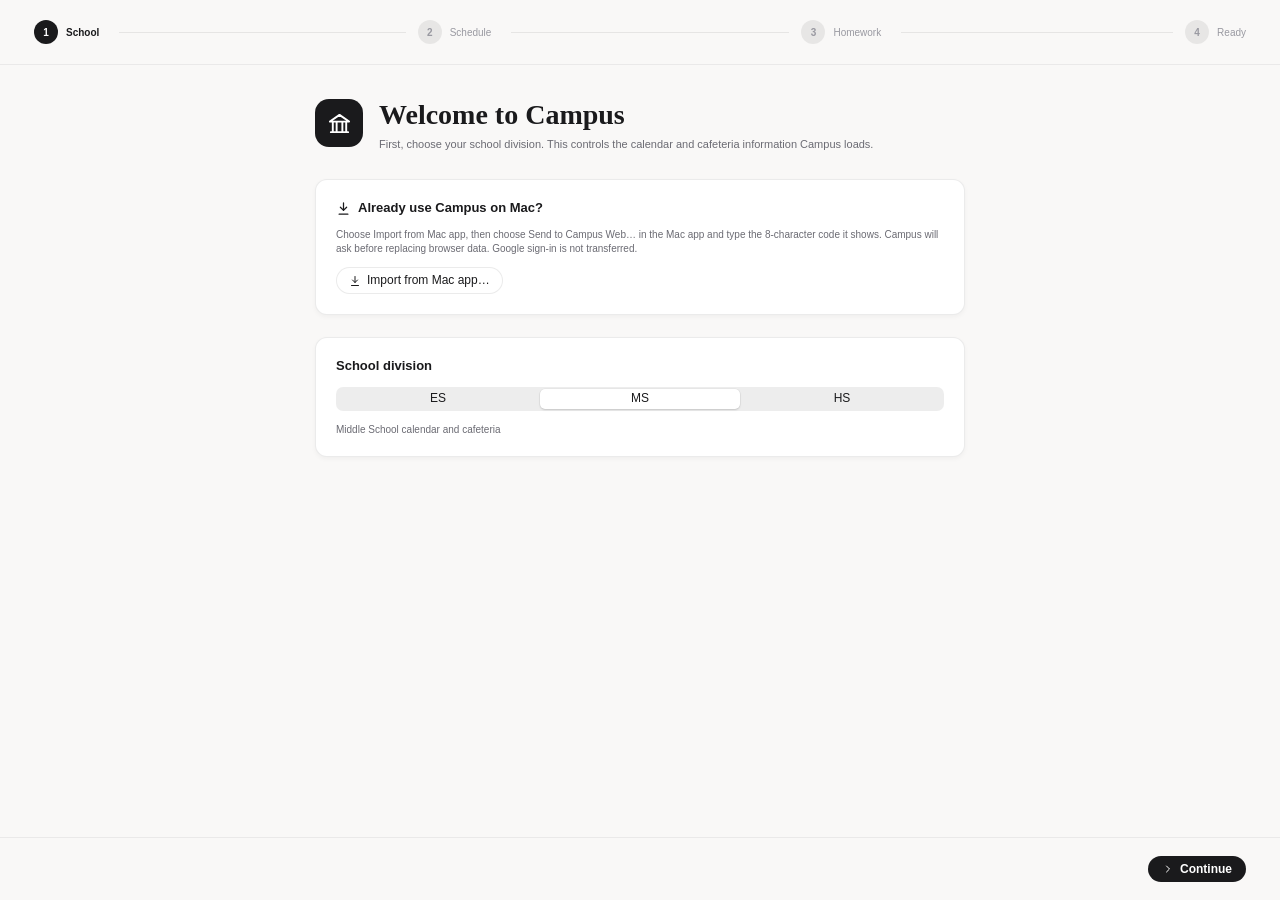
==== commit 24aed764: "QR codes for transfers and camera scanning on phones Co-Authored-By: Claude Opus 5.5 <noreply@anthro" ====
--- a/index.html
+++ b/index.html
@@ -6,12 +6,15 @@
   <meta name="theme-color" content="#f9f8f7">
   <meta name="description" content="Campus keeps your KIS schedule, homework, calendar, and cafeteria menu together on this device.">
   <link rel="icon" type="image/png" href="campus-favicon-32.png">
+  <link rel="manifest" href="manifest.webmanifest">
+  <link rel="apple-touch-icon" href="campus-icon-192.png">
   <title>Campus</title>
   <link rel="stylesheet" href="styles.css">
   <link rel="stylesheet" href="extras.css">
   <script defer src="powerschool.js"></script>
   <script defer src="google.js"></script>
   <script defer src="transfer.js"></script>
+  <script defer src="qr.js"></script>
   <script defer src="app.js"></script>
 </head>
 <body>
@@ -19,7 +22,7 @@
     <aside class="sidebar" aria-label="Main navigation">
       <div class="brand"><span class="brand-mark"><img src="campus-icon-64.png" alt=""></span><span>Campus</span></div>
       <nav class="navigation" id="navigation"></nav>
-      <div class="sidebar-bottom"><button type="button" id="settings-button" class="nav-item"></button><div class="local-note">Saved on this device</div><div class="sidebar-legal"><a href="privacy.html">Privacy</a><a href="terms.html">Terms</a></div></div>
+      <div class="sidebar-bottom"><div id="app-promo"></div><button type="button" id="settings-button" class="nav-item"></button><div class="local-note">Saved on this device</div><div class="sidebar-legal"><a href="privacy.html">Privacy</a><a href="terms.html">Terms</a></div></div>
     </aside>
     <div class="main-column">
       <header class="topbar"><button class="mobile-brand" id="mobile-menu" type="button" aria-label="Open menu">☰</button><div class="topbar-title">Campus</div><div id="topbar-meta" class="topbar-meta"></div></header>
--- a/styles.css
+++ b/styles.css
@@ -86,6 +86,16 @@
 #settings-button .nav-icon { color: var(--campus-sub); }
 #settings-button:hover { background: none; opacity: .72; }
 .local-note { display: none; }
+.app-promo { position: relative; margin: 0 0 8px; border: 1px solid var(--campus-line); border-radius: 10px; background: var(--campus-surface); }
+.app-promo:hover { border-color: var(--campus-fill-strong); background: color-mix(in srgb, var(--campus-surface) 92%, var(--campus-ink)); }
+.app-promo-link { display: flex; align-items: center; gap: 8px; padding: 9px 26px 9px 9px; color: var(--campus-ink); text-decoration: none; }
+.app-promo-link img { width: 28px; height: 28px; flex: none; }
+.app-promo-link > span { display: flex; flex-direction: column; gap: 1px; min-width: 0; }
+.app-promo-title { font-size: 12px; font-weight: 600; }
+.app-promo-sub { font-size: 10.5px; line-height: 1.3; color: var(--campus-sub); }
+.app-promo-close { position: absolute; top: 4px; right: 4px; display: grid; place-items: center; width: 20px; height: 20px; padding: 0; border: 0; border-radius: 5px; background: none; color: var(--campus-faint); }
+.app-promo-close:hover { background: var(--campus-fill-strong); color: var(--campus-ink); }
+.app-promo-close .icon { width: 11px; height: 11px; }
 .sidebar-legal { display: flex; gap: 12px; padding: 4px 8px 0; font-size: 10px; color: var(--campus-faint); }
 .sidebar-legal a { text-decoration: none; }
 .sidebar-legal a:hover { text-decoration: underline; }
--- a/extras.css
+++ b/extras.css
@@ -35,6 +35,16 @@
 .custom-summary { display: flex; align-items: center; gap: 10px; padding: 9px 14px; border-radius: 10px; }
 
 /* PowerSchool sync sheet */
+.transfer-sheet { display: flex; flex-direction: column; gap: 14px; padding: 24px; min-width: min(420px, 100%); }
+.transfer-sheet-head { display: flex; align-items: center; gap: 12px; }
+.transfer-sheet-head h2 { flex: 1; }
+.transfer-sheet p { margin: 0; line-height: 1.5; }
+.code-input { width: 100%; height: 56px; padding: 0 12px; border: 1.5px solid var(--campus-line); border-radius: 10px; background: var(--campus-fill); color: var(--campus-ink); font: 600 26px/1 ui-monospace, SFMono-Regular, Menlo, monospace; letter-spacing: .14em; text-align: center; text-transform: uppercase; }
+.code-input:focus { outline: none; border-color: var(--campus-sub); background: var(--campus-surface); }
+.code-input::placeholder { color: var(--campus-faint); letter-spacing: .14em; }
+.code-display { padding: 18px 12px; border: 1px solid var(--campus-line); border-radius: 12px; background: var(--campus-fill); font: 700 34px/1 ui-monospace, SFMono-Regular, Menlo, monospace; letter-spacing: .16em; text-align: center; user-select: all; }
+.transfer-expiry { text-align: center; font-variant-numeric: tabular-nums; }
+.transfer-wait { display: flex; align-items: center; justify-content: center; gap: 10px; padding: 22px 0; color: var(--campus-sub); }
 .sync-sheet, .settings-sheet { display: flex; flex-direction: column; max-height: min(88vh, 720px); }
 .sync-sheet .sheet-scroll { padding: 24px 24px 12px; display: flex; flex-direction: column; gap: 18px; overflow: auto; }
 .instructions { display: flex; flex-direction: column; gap: 12px; padding: 16px; }
@@ -181,6 +191,11 @@
 .menu-panel-card .card-head .btn { margin-left: auto; }
 .menu-image-view { display: flex; align-items: center; justify-content: center; height: 540px; padding: 12px; border-radius: 8px; background: var(--campus-fill); overflow: hidden; }
 .menu-image-view img { max-width: 100%; max-height: 100%; object-fit: contain; }
+.menu-zoom { width: 100%; height: 100%; overflow: hidden; cursor: zoom-in; user-select: none; -webkit-user-select: none; touch-action: pan-x pan-y; }
+.menu-zoom.zoomed { overflow: auto; overscroll-behavior: contain; cursor: zoom-out; }
+.menu-zoom.dragging { cursor: grabbing; }
+.menu-zoom-inner { width: 100%; height: 100%; transition: width .25s ease, height .25s ease; }
+.menu-zoom-inner img { display: block; width: 100%; height: 100%; object-fit: contain; pointer-events: none; }
 .original-menu { display: flex; flex-direction: column; height: min(92vh, 900px); background: var(--campus-surface); }
 .original-menu-head { display: flex; align-items: center; padding: 11px 16px; }
 .original-menu-head h2 { flex: 1; margin: 0; font: 600 15px var(--serif); }
@@ -337,3 +352,57 @@
 @media (prefers-reduced-motion: reduce) {
   *, *::before, *::after { transition: none !important; animation: none !important; }
 }
+
+/* Calendar search */
+.sheet.search-sheet { width: min(100%, 420px); overflow: hidden; display: flex; flex-direction: column; }
+.calendar-search { display: flex; flex-direction: column; min-height: 0; }
+.search-field { display: flex; align-items: center; gap: 8px; padding: 12px 14px; border-bottom: 1px solid var(--campus-hairline); color: var(--campus-faint); }
+.search-field svg { width: 15px; height: 15px; flex: none; }
+.search-field input { flex: 1; min-width: 0; border: 0; outline: 0; background: transparent; color: var(--campus-ink); font: inherit; font-size: 14px; }
+.search-clear { display: flex; padding: 0; border: 0; background: none; color: var(--campus-faint); cursor: pointer; }
+.search-hint { padding: 14px; }
+.search-results { max-height: min(420px, calc(100vh - 160px)); overflow: auto; padding: 8px; }
+.search-section { padding: 6px 8px 2px; }
+.search-result { display: flex; align-items: center; gap: 10px; width: 100%; padding: 6px 8px; border: 0; border-radius: 6px; background: none; color: inherit; font: inherit; text-align: left; cursor: pointer; }
+.search-result:hover, .search-result:focus-visible { background: var(--campus-fill); outline: 0; }
+.search-result-icon { display: flex; width: 18px; justify-content: center; color: var(--campus-sub); }
+.search-result-icon svg { width: 14px; height: 14px; }
+.search-result-text { display: flex; flex-direction: column; gap: 2px; min-width: 0; }
+
+/* Inline-editable manual homework details */
+.detail-input { width: 100%; padding: 2px 4px; margin-left: -4px; border: 1px solid transparent; border-radius: 6px; background: transparent; color: var(--campus-ink); font: inherit; font-size: 13px; }
+.detail-input:hover { border-color: var(--campus-line); }
+.detail-input:focus { border-color: var(--campus-line); background: var(--campus-fill); outline: 0; }
+.detail-input.display-24 { font-family: var(--serif); font-size: 24px; font-weight: 600; }
+.detail-head .detail-input[data-field="subject"] { margin-top: 3px; color: var(--campus-sub); }
+.detail-grid input[type="datetime-local"].detail-input { width: auto; border-color: var(--campus-line); }
+.detail-grid .detail-input[data-field="url"] { border-color: var(--campus-line); }
+
+/* Repeating homework */
+.repeat-editor { display: flex; flex-direction: column; align-items: flex-start; gap: 8px; min-width: 0; font-size: 13px; }
+.repeat-row { display: flex; flex-wrap: wrap; align-items: center; gap: 10px; }
+.repeat-editor select.text-field, .repeat-editor input[type="date"].text-field { width: auto; }
+.repeat-every { display: inline-flex; align-items: center; gap: 6px; color: var(--campus-sub); }
+.repeat-every input { width: 54px; text-align: center; }
+.repeat-check { display: inline-flex; align-items: center; gap: 6px; color: var(--campus-ink); }
+.repeat-weekdays { display: flex; gap: 4px; }
+.repeat-weekdays button { width: 26px; height: 26px; padding: 0; border: 0; border-radius: 50%; background: var(--campus-fill-strong); color: var(--campus-sub); font: 600 11px/1 inherit; cursor: pointer; }
+.repeat-weekdays button.on { background: var(--campus-ink); color: var(--campus-on-ink); }
+.repeat-editor .segmented { width: auto; }
+.repeat-field { display: flex; justify-content: space-between; align-items: flex-start; gap: 16px; padding: 10px 0; border-top: 1px solid var(--campus-hairline); font-size: 13px; }
+.repeat-field > span { flex: none; padding-top: 6px; }
+.grouped-form .repeat-field input, .grouped-form .repeat-field select { text-align: left; max-width: none; flex: none; }
+.grouped-form .repeat-field input[type="checkbox"] { width: auto; }
+.grouped-form .repeat-field .repeat-every input { width: 54px; text-align: center; border-color: var(--campus-line); background: var(--campus-surface); }
+.repeat-tag { display: inline-flex; align-items: center; gap: 3px; margin-left: 8px; color: var(--campus-sub); }
+.repeat-tag svg { width: 11px; height: 11px; }
+.detail-grid .repeat-editor { padding: 2px 0; }
+.grouped-form .repeat-field label { min-height: 0; padding: 0; border: 0; justify-content: flex-start; gap: 6px; }
+.grouped-form .repeat-field .repeat-every { gap: 6px; }
+
+/* Transfer QR codes */
+.transfer-qr { display: flex; justify-content: center; }
+.transfer-qr .qr-code { width: 168px; height: 168px; border-radius: 8px; box-shadow: 0 0 0 1px var(--campus-line); }
+.scan-frame { position: relative; overflow: hidden; aspect-ratio: 1; border-radius: 12px; background: #000; }
+.scan-frame video { width: 100%; height: 100%; object-fit: cover; display: block; }
+.scan-frame::after { content: ''; position: absolute; inset: 18%; border: 2px solid rgba(255, 255, 255, .85); border-radius: 12px; pointer-events: none; }
